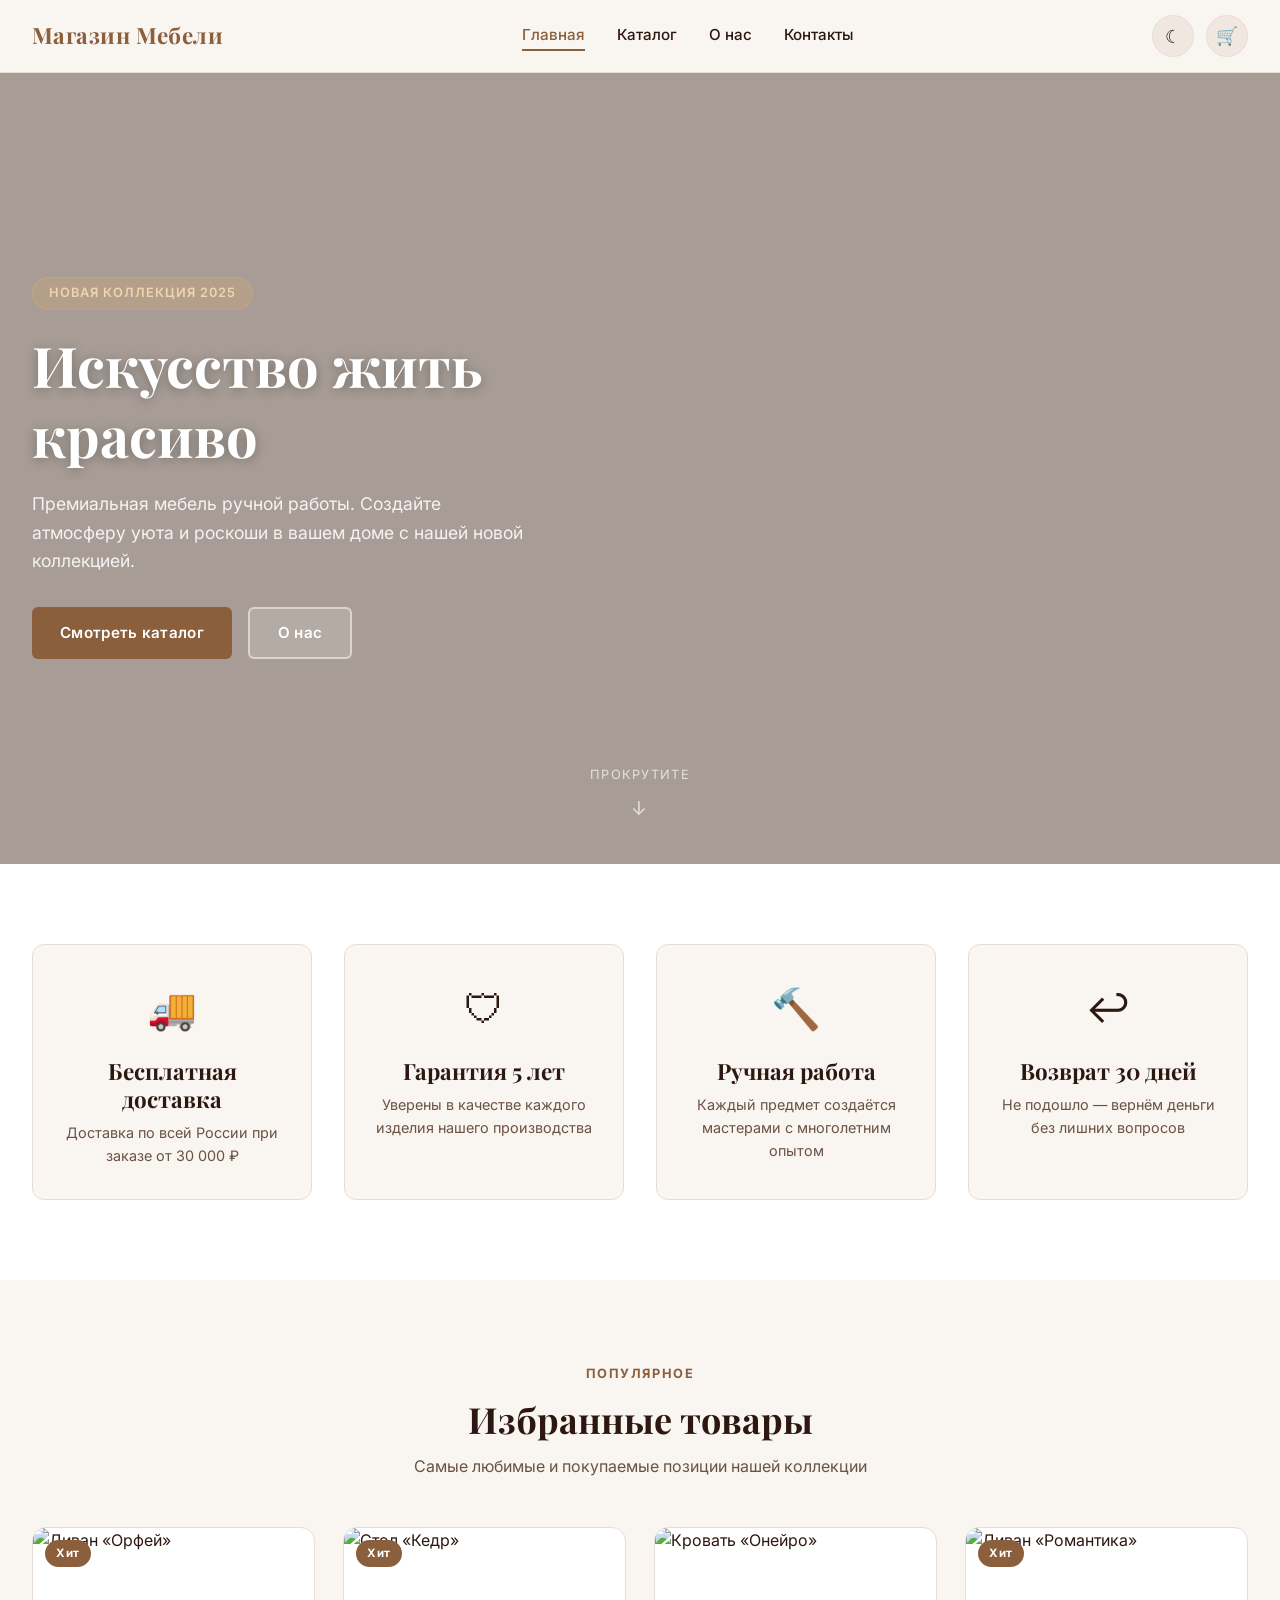
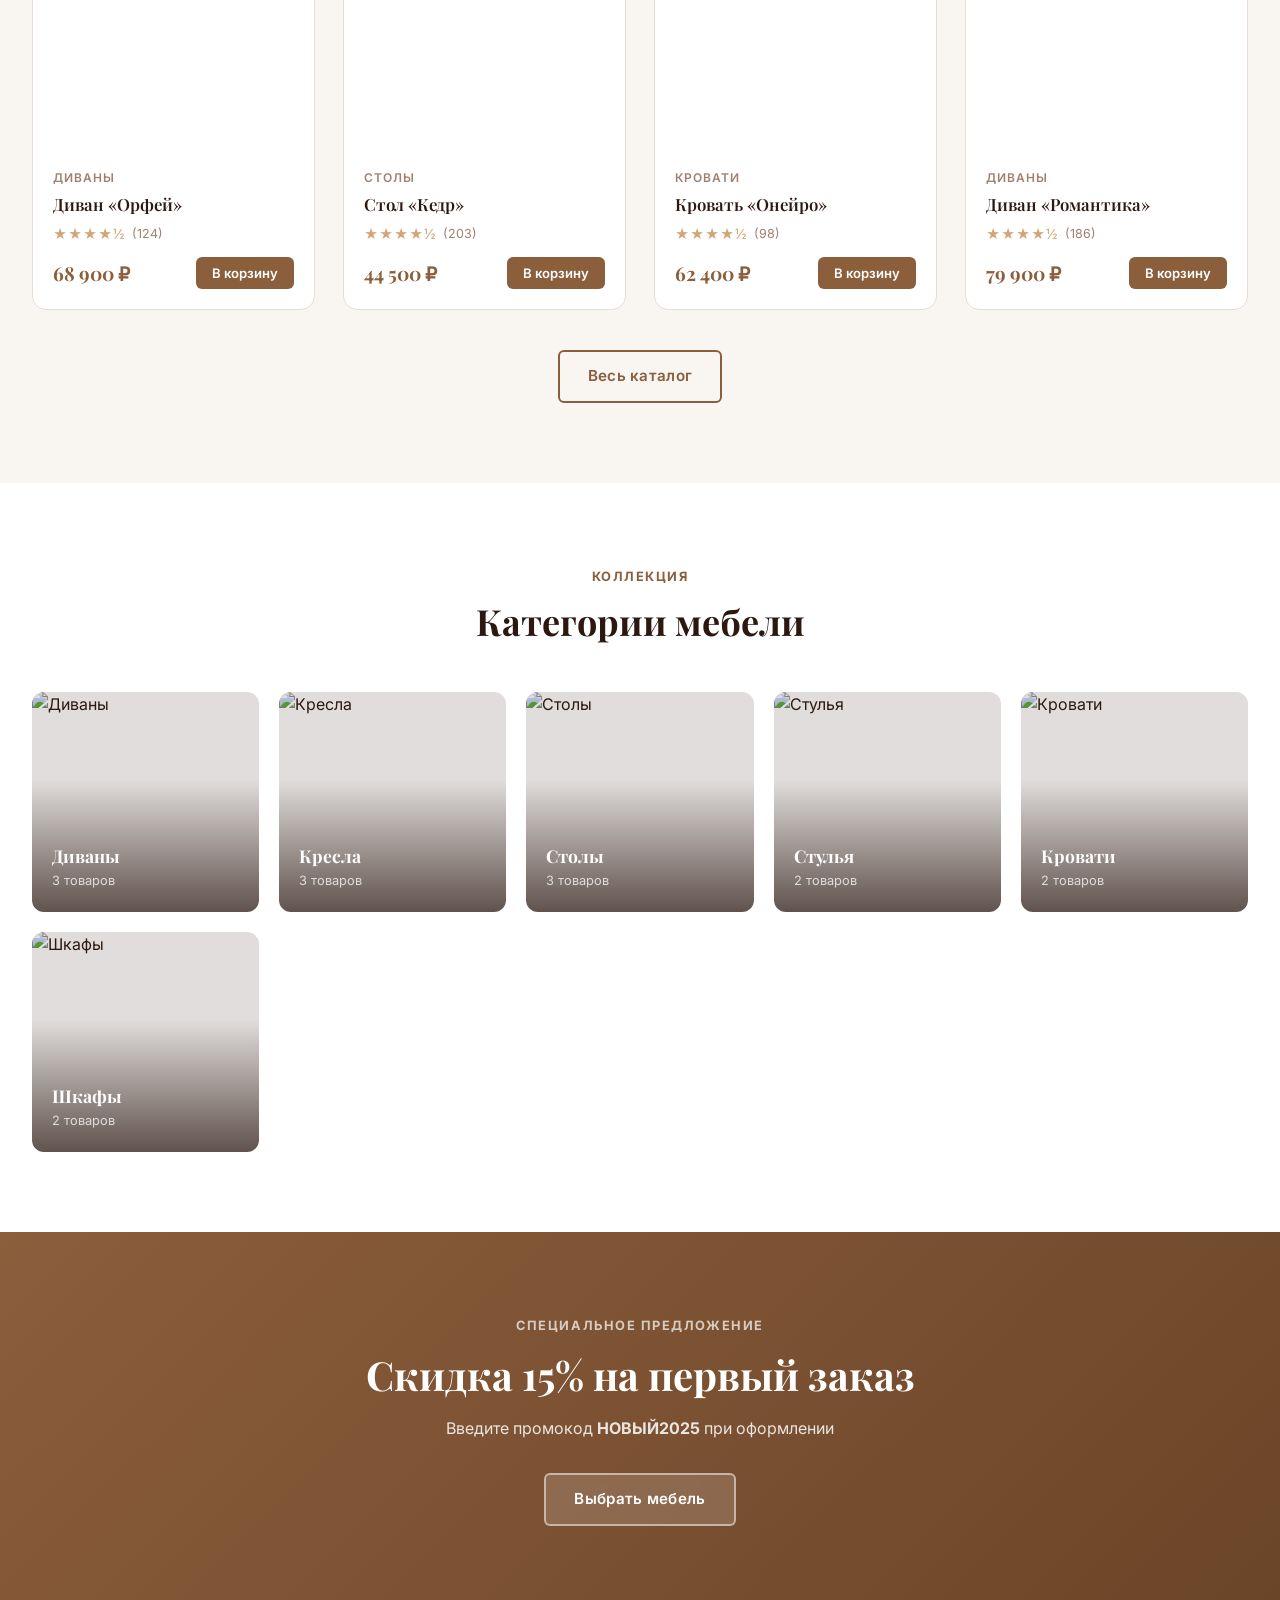
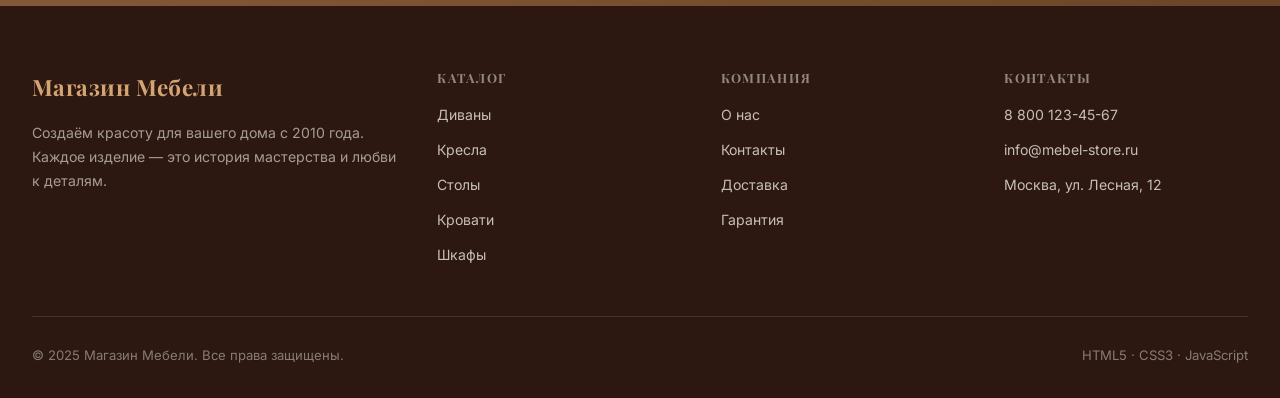
==== index.html @ 377d060b "Add files via upload" ====
<!DOCTYPE html>
<html lang="ru">
<head>
  <meta charset="UTF-8">
  <meta name="viewport" content="width=device-width, initial-scale=1.0">
  <meta name="description" content="Магазин Мебели — премиальная мебель ручной работы. Каталог диванов, кресел, столов, кроватей и шкафов.">
  <meta property="og:title" content="Магазин Мебели — Главная">
  <meta property="og:description" content="Создайте атмосферу уюта и роскоши с нашей коллекцией мебели.">
  <title>Магазин Мебели — Главная</title>
  <link rel="stylesheet" href="styles.css">
</head>
<body>

  <!-- ============================== ШАПКА ============================== -->
  <header>
    <div class="header-inner">
      <a href="index.html" class="logo">Магазин Мебели</a>

      <nav>
        <a href="index.html" class="active">Главная</a>
        <a href="catalog.html">Каталог</a>
        <a href="about.html">О нас</a>
        <a href="contact.html">Контакты</a>
      </nav>

      <div class="header-actions">
        <button class="btn-icon theme-toggle" title="Тёмная тема">☾</button>
        <a href="cart.html" class="btn-icon" style="position:relative;" title="Корзина">
          🛒
          <span class="cart-count"></span>
        </a>
      </div>

      <button class="burger" aria-label="Меню">
        <span></span><span></span><span></span>
      </button>
    </div>
  </header>

  <!-- Мобильное меню -->
  <div class="mobile-menu">
    <a href="index.html">Главная</a>
    <a href="catalog.html">Каталог</a>
    <a href="about.html">О нас</a>
    <a href="contact.html">Контакты</a>
    <a href="cart.html">Корзина</a>
  </div>

  <main>
    <!-- ============================== HERO ============================== -->
    <section class="hero">
      <div class="hero-bg"></div>
      <div class="hero-overlay"></div>
      <div class="hero-content">
        <div class="hero-badge">Новая коллекция 2025</div>
        <h1>Искусство жить красиво</h1>
        <p>Премиальная мебель ручной работы. Создайте атмосферу уюта и роскоши в вашем доме с нашей новой коллекцией.</p>
        <div class="hero-buttons">
          <a href="catalog.html" class="btn btn-primary">Смотреть каталог</a>
          <a href="about.html" class="btn btn-light">О нас</a>
        </div>
      </div>
      <div class="hero-scroll">Прокрутите</div>
    </section>

    <!-- ============================== ПРЕИМУЩЕСТВА ============================== -->
    <section class="features">
      <div class="container">
        <div class="features-grid">
          <div class="feature-card">
            <div class="feature-icon">🚚</div>
            <h3>Бесплатная доставка</h3>
            <p>Доставка по всей России при заказе от 30 000 ₽</p>
          </div>
          <div class="feature-card">
            <div class="feature-icon">🛡</div>
            <h3>Гарантия 5 лет</h3>
            <p>Уверены в качестве каждого изделия нашего производства</p>
          </div>
          <div class="feature-card">
            <div class="feature-icon">🔨</div>
            <h3>Ручная работа</h3>
            <p>Каждый предмет создаётся мастерами с многолетним опытом</p>
          </div>
          <div class="feature-card">
            <div class="feature-icon">↩</div>
            <h3>Возврат 30 дней</h3>
            <p>Не подошло — вернём деньги без лишних вопросов</p>
          </div>
        </div>
      </div>
    </section>

    <!-- ============================== ИЗБРАННЫЕ ТОВАРЫ ============================== -->
    <section class="section">
      <div class="container">
        <div class="section-header">
          <span class="section-label">Популярное</span>
          <h2>Избранные товары</h2>
          <p>Самые любимые и покупаемые позиции нашей коллекции</p>
        </div>
        <div class="products-grid" id="featured-grid">
          <!-- Карточки генерируются через JS -->
        </div>
        <div style="text-align:center; margin-top:2.5rem;">
          <a href="catalog.html" class="btn btn-outline">Весь каталог</a>
        </div>
      </div>
    </section>

    <!-- ============================== КАТЕГОРИИ ============================== -->
    <section class="section" style="background:var(--bg-secondary); padding: 5rem 0;">
      <div class="container">
        <div class="section-header">
          <span class="section-label">Коллекция</span>
          <h2>Категории мебели</h2>
        </div>
        <div class="categories-grid" id="categories-grid">
          <!-- Категории генерируются через JS -->
        </div>
      </div>
    </section>

    <!-- ============================== БАННЕР ============================== -->
    <section style="background: linear-gradient(135deg, var(--accent) 0%, var(--accent-dark) 100%); padding: 5rem 2rem; text-align:center; color:#fff;">
      <div style="max-width:560px; margin:0 auto;">
        <span style="font-size:0.8rem; letter-spacing:0.12em; text-transform:uppercase; color:rgba(255,255,255,0.7); font-weight:700;">Специальное предложение</span>
        <h2 style="color:#fff; margin: 0.75rem 0 1rem; font-size: clamp(1.6rem,4vw,2.5rem);">Скидка 15% на первый заказ</h2>
        <p style="color:rgba(255,255,255,0.85); margin-bottom:2rem;">Введите промокод <strong>НОВЫЙ2025</strong> при оформлении</p>
        <a href="catalog.html" class="btn btn-light">Выбрать мебель</a>
      </div>
    </section>
  </main>

  <!-- ============================== ПОДВАЛ ============================== -->
  <footer>
    <div class="container">
      <div class="footer-grid">
        <div class="footer-brand">
          <span class="logo">Магазин Мебели</span>
          <p>Создаём красоту для вашего дома с 2010 года. Каждое изделие — это история мастерства и любви к деталям.</p>
        </div>
        <div class="footer-col">
          <h4>Каталог</h4>
          <ul>
            <li><a href="catalog.html">Диваны</a></li>
            <li><a href="catalog.html">Кресла</a></li>
            <li><a href="catalog.html">Столы</a></li>
            <li><a href="catalog.html">Кровати</a></li>
            <li><a href="catalog.html">Шкафы</a></li>
          </ul>
        </div>
        <div class="footer-col">
          <h4>Компания</h4>
          <ul>
            <li><a href="about.html">О нас</a></li>
            <li><a href="contact.html">Контакты</a></li>
            <li><a href="about.html">Доставка</a></li>
            <li><a href="about.html">Гарантия</a></li>
          </ul>
        </div>
        <div class="footer-col">
          <h4>Контакты</h4>
          <ul>
            <li><a href="tel:+78001234567">8 800 123-45-67</a></li>
            <li><a href="mailto:info@mebel-store.ru">info@mebel-store.ru</a></li>
            <li><a href="#">Москва, ул. Лесная, 12</a></li>
          </ul>
        </div>
      </div>
      <div class="footer-bottom">
        <span>© 2025 Магазин Мебели. Все права защищены.</span>
        <span>HTML5 · CSS3 · JavaScript</span>
      </div>
    </div>
  </footer>

  <!-- JS -->
  <script src="products.js"></script>
  <script src="script.js"></script>
  <script>
    // ---- Избранные товары ----
    const featured = PRODUCTS.filter(p => p.badge === 'Хит' || p.rating >= 4.8).slice(0, 4);
    document.getElementById('featured-grid').innerHTML = featured.map(createProductCard).join('');

    // ---- Категории ----
    const catImages = {
      'Диваны': 'https://images.unsplash.com/photo-1493663284031-b7e3aefcae8e?w=400&q=80',
      'Кресла': 'https://images.unsplash.com/photo-1567538096630-e0c55bd6374c?w=400&q=80',
      'Столы': 'https://images.unsplash.com/photo-1530018607912-eff2daa1bac4?w=400&q=80',
      'Стулья': 'https://images.unsplash.com/photo-1506439773649-6e0eb8cfb237?w=400&q=80',
      'Кровати': 'https://images.unsplash.com/photo-1631049307264-da0ec9d70304?w=400&q=80',
      'Шкафы': 'https://images.unsplash.com/photo-1555041469-a586c61ea9bc?w=400&q=80'
    };

    const counts = getCategoryCounts();
    const categoriesHtml = Object.keys(catImages).map(cat => `
      <a href="catalog.html?category=${encodeURIComponent(cat)}" class="category-card">
        <img src="${catImages[cat]}" alt="${cat}" loading="lazy">
        <div class="category-overlay">
          <div>
            <h3>${cat}</h3>
            <span>${counts[cat]} товаров</span>
          </div>
        </div>
      </a>
    `).join('');

    document.getElementById('categories-grid').innerHTML = categoriesHtml;
  </script>
</body>
</html>
---- styles.css ----
/* ========================================
   МАГАЗИН МЕБЕЛИ — Главный файл стилей
   ======================================== */

/* Google Fonts */
@import url('https://fonts.googleapis.com/css2?family=Playfair+Display:wght@400;600;700&family=Inter:wght@300;400;500;600&display=swap');

/* ==========================================
   CSS ПЕРЕМЕННЫЕ (Светлая тема по умолчанию)
   ========================================== */
:root {
  --bg: #f9f5f0;
  --bg-secondary: #ffffff;
  --bg-card: #ffffff;
  --text-primary: #2c1810;
  --text-secondary: #6b5344;
  --text-muted: #a08070;
  --accent: #8b5e3c;
  --accent-dark: #6b4528;
  --accent-light: #d4a574;
  --border: #e8ddd5;
  --shadow: rgba(139, 94, 60, 0.12);
  --shadow-hover: rgba(139, 94, 60, 0.22);
  --header-bg: rgba(249, 245, 240, 0.95);
  --nav-link: #2c1810;
  --footer-bg: #2c1810;
  --footer-text: #f9f5f0;
  --input-bg: #ffffff;
  --tag-bg: #f0e8e0;
  --success: #4a7c59;
  --error: #c0392b;
  --star-color: #d4a574;
  --badge-bg: #8b5e3c;
  --hero-overlay: rgba(44, 24, 16, 0.4);
}

/* Тёмная тема */
body.dark {
  --bg: #1a1208;
  --bg-secondary: #241810;
  --bg-card: #2e1e12;
  --text-primary: #f0e8df;
  --text-secondary: #c4a88e;
  --text-muted: #8a7060;
  --accent: #d4a574;
  --accent-dark: #e8c090;
  --accent-light: #f0d4b0;
  --border: #3e2c1e;
  --shadow: rgba(0, 0, 0, 0.4);
  --shadow-hover: rgba(0, 0, 0, 0.6);
  --header-bg: rgba(26, 18, 8, 0.97);
  --nav-link: #f0e8df;
  --footer-bg: #0e0904;
  --footer-text: #c4a88e;
  --input-bg: #2e1e12;
  --tag-bg: #3e2c1e;
  --success: #5a9c6e;
  --error: #e05555;
  --star-color: #d4a574;
  --badge-bg: #d4a574;
  --hero-overlay: rgba(0, 0, 0, 0.55);
}

/* ==========================================
   СБРОС И БАЗОВЫЕ СТИЛИ
   ========================================== */
*, *::before, *::after {
  box-sizing: border-box;
  margin: 0;
  padding: 0;
}

html {
  scroll-behavior: smooth;
}

body {
  font-family: 'Inter', sans-serif;
  background-color: var(--bg);
  color: var(--text-primary);
  line-height: 1.6;
  transition: background-color 0.3s ease, color 0.3s ease;
}

img {
  max-width: 100%;
  height: auto;
  display: block;
}

a {
  text-decoration: none;
  color: inherit;
}

ul {
  list-style: none;
}

button {
  cursor: pointer;
  border: none;
  background: none;
  font-family: inherit;
}

input, textarea, select {
  font-family: inherit;
}

/* ==========================================
   ТИПОГРАФИКА
   ========================================== */
h1, h2, h3, h4 {
  font-family: 'Playfair Display', serif;
  line-height: 1.25;
}

h1 { font-size: clamp(2rem, 5vw, 3.5rem); }
h2 { font-size: clamp(1.5rem, 3vw, 2.25rem); }
h3 { font-size: clamp(1.1rem, 2vw, 1.4rem); }

/* ==========================================
   ШАПКА (HEADER)
   ========================================== */
header {
  position: fixed;
  top: 0;
  left: 0;
  right: 0;
  z-index: 1000;
  background: var(--header-bg);
  backdrop-filter: blur(12px);
  border-bottom: 1px solid var(--border);
  transition: background 0.3s ease, border-color 0.3s ease;
}

.header-inner {
  max-width: 1280px;
  margin: 0 auto;
  padding: 0 2rem;
  height: 72px;
  display: flex;
  align-items: center;
  justify-content: space-between;
  gap: 2rem;
}

.logo {
  font-family: 'Playfair Display', serif;
  font-size: 1.4rem;
  font-weight: 700;
  color: var(--accent);
  letter-spacing: 0.02em;
  white-space: nowrap;
}

nav {
  display: flex;
  align-items: center;
  gap: 2rem;
}

nav a {
  color: var(--nav-link);
  font-size: 0.95rem;
  font-weight: 500;
  position: relative;
  padding-bottom: 2px;
  transition: color 0.2s;
}

nav a::after {
  content: '';
  position: absolute;
  bottom: -2px;
  left: 0;
  right: 0;
  height: 2px;
  background: var(--accent);
  transform: scaleX(0);
  transition: transform 0.25s ease;
  transform-origin: left;
}

nav a:hover, nav a.active {
  color: var(--accent);
}

nav a:hover::after, nav a.active::after {
  transform: scaleX(1);
}

.header-actions {
  display: flex;
  align-items: center;
  gap: 0.75rem;
}

.btn-icon {
  width: 42px;
  height: 42px;
  border-radius: 50%;
  display: flex;
  align-items: center;
  justify-content: center;
  background: var(--tag-bg);
  color: var(--text-primary);
  border: 1px solid var(--border);
  transition: all 0.2s;
  font-size: 1.1rem;
  position: relative;
}

.btn-icon:hover {
  background: var(--accent);
  color: #fff;
  border-color: var(--accent);
  transform: translateY(-1px);
}

.cart-count {
  position: absolute;
  top: -4px;
  right: -4px;
  background: var(--accent);
  color: #fff;
  border-radius: 50%;
  width: 18px;
  height: 18px;
  font-size: 0.65rem;
  font-weight: 700;
  display: flex;
  align-items: center;
  justify-content: center;
  display: none;
}

.cart-count.visible {
  display: flex;
}

/* Бургер-меню */
.burger {
  display: none;
  flex-direction: column;
  gap: 5px;
  padding: 8px;
  background: none;
  border: none;
}

.burger span {
  display: block;
  width: 24px;
  height: 2px;
  background: var(--text-primary);
  transition: all 0.3s;
  border-radius: 2px;
}

.burger.open span:nth-child(1) {
  transform: translateY(7px) rotate(45deg);
}
.burger.open span:nth-child(2) {
  opacity: 0;
}
.burger.open span:nth-child(3) {
  transform: translateY(-7px) rotate(-45deg);
}

/* Мобильное меню */
.mobile-menu {
  display: none;
  position: fixed;
  top: 72px;
  left: 0;
  right: 0;
  background: var(--bg-secondary);
  border-bottom: 1px solid var(--border);
  z-index: 999;
  padding: 1.5rem 2rem;
  flex-direction: column;
  gap: 1rem;
  transform: translateY(-110%);
  transition: transform 0.3s ease;
}

.mobile-menu.open {
  transform: translateY(0);
}

.mobile-menu a {
  font-size: 1.05rem;
  font-weight: 500;
  color: var(--text-primary);
  padding: 0.5rem 0;
  border-bottom: 1px solid var(--border);
}

/* ==========================================
   ОСНОВНОЙ КОНТЕНТ
   ========================================== */
main {
  padding-top: 72px;
  min-height: calc(100vh - 72px);
}

.container {
  max-width: 1280px;
  margin: 0 auto;
  padding: 0 2rem;
}

/* ==========================================
   КНОПКИ
   ========================================== */
.btn {
  display: inline-flex;
  align-items: center;
  gap: 0.5rem;
  padding: 0.75rem 1.75rem;
  border-radius: 6px;
  font-size: 0.95rem;
  font-weight: 600;
  transition: all 0.25s ease;
  letter-spacing: 0.02em;
  cursor: pointer;
  border: none;
}

.btn-primary {
  background: var(--accent);
  color: #fff;
}

.btn-primary:hover {
  background: var(--accent-dark);
  transform: translateY(-2px);
  box-shadow: 0 6px 20px var(--shadow-hover);
}

.btn-outline {
  background: transparent;
  color: var(--accent);
  border: 2px solid var(--accent);
}

.btn-outline:hover {
  background: var(--accent);
  color: #fff;
  transform: translateY(-2px);
}

.btn-light {
  background: rgba(255,255,255,0.15);
  color: #fff;
  border: 2px solid rgba(255,255,255,0.5);
  backdrop-filter: blur(4px);
}

.btn-light:hover {
  background: rgba(255,255,255,0.25);
  transform: translateY(-2px);
}

.btn-sm {
  padding: 0.5rem 1.1rem;
  font-size: 0.85rem;
}

/* ==========================================
   HERO СЕКЦИЯ (Главная)
   ========================================== */
.hero {
  position: relative;
  height: 88vh;
  min-height: 560px;
  display: flex;
  align-items: center;
  overflow: hidden;
}

.hero-bg {
  position: absolute;
  inset: 0;
  background-image: url('https://images.unsplash.com/photo-1555041469-a586c61ea9bc?w=1600&q=80');
  background-size: cover;
  background-position: center;
  transform: scale(1.04);
  transition: transform 8s ease;
}

.hero:hover .hero-bg {
  transform: scale(1);
}

.hero-overlay {
  position: absolute;
  inset: 0;
  background: var(--hero-overlay);
}

.hero-content {
  position: relative;
  z-index: 2;
  color: #fff;
  max-width: 620px;
  padding: 0 2rem;
  margin-left: calc((100vw - 1280px) / 2);
  animation: fadeInUp 0.8s ease both;
}

@keyframes fadeInUp {
  from { opacity: 0; transform: translateY(30px); }
  to { opacity: 1; transform: translateY(0); }
}

.hero-badge {
  display: inline-block;
  background: rgba(212, 165, 116, 0.3);
  border: 1px solid rgba(212, 165, 116, 0.6);
  color: #f0d4b0;
  padding: 0.35rem 1rem;
  border-radius: 30px;
  font-size: 0.8rem;
  font-weight: 600;
  letter-spacing: 0.08em;
  text-transform: uppercase;
  margin-bottom: 1.25rem;
}

.hero-content h1 {
  color: #fff;
  margin-bottom: 1.25rem;
  text-shadow: 0 2px 12px rgba(0,0,0,0.3);
}

.hero-content p {
  font-size: 1.1rem;
  color: rgba(255,255,255,0.88);
  margin-bottom: 2rem;
  max-width: 500px;
}

.hero-buttons {
  display: flex;
  gap: 1rem;
  flex-wrap: wrap;
}

.hero-scroll {
  position: absolute;
  bottom: 2.5rem;
  left: 50%;
  transform: translateX(-50%);
  color: rgba(255,255,255,0.7);
  font-size: 0.8rem;
  letter-spacing: 0.1em;
  text-transform: uppercase;
  display: flex;
  flex-direction: column;
  align-items: center;
  gap: 0.5rem;
  animation: bounce 2s infinite;
  z-index: 2;
}

.hero-scroll::after {
  content: '↓';
  font-size: 1.2rem;
}

@keyframes bounce {
  0%, 100% { transform: translateX(-50%) translateY(0); }
  50% { transform: translateX(-50%) translateY(8px); }
}

/* ==========================================
   СЕКЦИЯ ПРЕИМУЩЕСТВ
   ========================================== */
.features {
  padding: 5rem 0;
  background: var(--bg-secondary);
}

.features-grid {
  display: grid;
  grid-template-columns: repeat(auto-fit, minmax(220px, 1fr));
  gap: 2rem;
}

.feature-card {
  text-align: center;
  padding: 2rem 1.5rem;
  border-radius: 12px;
  background: var(--bg);
  border: 1px solid var(--border);
  transition: transform 0.3s, box-shadow 0.3s;
}

.feature-card:hover {
  transform: translateY(-6px);
  box-shadow: 0 12px 32px var(--shadow);
}

.feature-icon {
  font-size: 2.5rem;
  margin-bottom: 1rem;
}

.feature-card h3 {
  margin-bottom: 0.5rem;
  color: var(--text-primary);
}

.feature-card p {
  color: var(--text-secondary);
  font-size: 0.9rem;
}

/* ==========================================
   СЕКЦИЯ "ИЗБРАННЫЕ ТОВАРЫ" (Главная)
   ========================================== */
.section {
  padding: 5rem 0;
}

.section-header {
  text-align: center;
  margin-bottom: 3rem;
}

.section-label {
  display: inline-block;
  color: var(--accent);
  font-size: 0.8rem;
  font-weight: 700;
  letter-spacing: 0.12em;
  text-transform: uppercase;
  margin-bottom: 0.75rem;
}

.section-header h2 {
  margin-bottom: 0.75rem;
}

.section-header p {
  color: var(--text-secondary);
  max-width: 520px;
  margin: 0 auto;
}

/* ==========================================
   СЕТКА КАТЕГОРИЙ
   ========================================== */
.categories-grid {
  display: grid;
  grid-template-columns: repeat(auto-fit, minmax(200px, 1fr));
  gap: 1.25rem;
}

.category-card {
  border-radius: 12px;
  overflow: hidden;
  position: relative;
  height: 220px;
  cursor: pointer;
  transition: transform 0.3s;
}

.category-card:hover {
  transform: translateY(-4px);
}

.category-card img {
  width: 100%;
  height: 100%;
  object-fit: cover;
  transition: transform 0.5s;
}

.category-card:hover img {
  transform: scale(1.06);
}

.category-overlay {
  position: absolute;
  inset: 0;
  background: linear-gradient(to top, rgba(44,24,16,0.75) 0%, rgba(44,24,16,0.15) 60%);
  display: flex;
  align-items: flex-end;
  padding: 1.25rem;
}

.category-overlay h3 {
  color: #fff;
  font-size: 1.1rem;
}

.category-overlay span {
  color: rgba(255,255,255,0.75);
  font-size: 0.8rem;
}

/* ==========================================
   КАРТОЧКИ ТОВАРОВ
   ========================================== */
.products-grid {
  display: grid;
  grid-template-columns: repeat(auto-fill, minmax(280px, 1fr));
  gap: 1.75rem;
}

.product-card {
  background: var(--bg-card);
  border: 1px solid var(--border);
  border-radius: 14px;
  overflow: hidden;
  transition: transform 0.3s, box-shadow 0.3s;
  position: relative;
}

.product-card:hover {
  transform: translateY(-6px);
  box-shadow: 0 16px 40px var(--shadow);
}

.product-image {
  position: relative;
  height: 220px;
  overflow: hidden;
}

.product-image img {
  width: 100%;
  height: 100%;
  object-fit: cover;
  transition: transform 0.5s;
}

.product-card:hover .product-image img {
  transform: scale(1.06);
}

.product-badge {
  position: absolute;
  top: 0.75rem;
  left: 0.75rem;
  background: var(--accent);
  color: #fff;
  font-size: 0.72rem;
  font-weight: 700;
  padding: 0.25rem 0.7rem;
  border-radius: 20px;
  letter-spacing: 0.04em;
}

.product-badge.new {
  background: var(--success);
}

.product-badge.sale {
  background: #c0392b;
}

.product-info {
  padding: 1.25rem;
}

.product-category {
  font-size: 0.75rem;
  color: var(--text-muted);
  text-transform: uppercase;
  letter-spacing: 0.08em;
  font-weight: 600;
  margin-bottom: 0.4rem;
}

.product-name {
  font-family: 'Playfair Display', serif;
  font-size: 1.05rem;
  font-weight: 600;
  color: var(--text-primary);
  margin-bottom: 0.5rem;
  line-height: 1.3;
}

.product-rating {
  display: flex;
  align-items: center;
  gap: 0.4rem;
  margin-bottom: 0.75rem;
}

.stars {
  color: var(--star-color);
  font-size: 0.85rem;
  letter-spacing: 1px;
}

.rating-count {
  font-size: 0.78rem;
  color: var(--text-muted);
}

.product-footer {
  display: flex;
  align-items: center;
  justify-content: space-between;
  gap: 0.75rem;
}

.product-price {
  font-family: 'Playfair Display', serif;
  font-size: 1.2rem;
  font-weight: 700;
  color: var(--accent);
}

.add-to-cart {
  padding: 0.5rem 1rem;
  background: var(--accent);
  color: #fff;
  border: none;
  border-radius: 6px;
  font-size: 0.82rem;
  font-weight: 600;
  cursor: pointer;
  transition: all 0.25s;
  white-space: nowrap;
}

.add-to-cart:hover {
  background: var(--accent-dark);
  transform: translateY(-1px);
}

.add-to-cart.added {
  background: var(--success);
}

/* ==========================================
   СТРАНИЦА КАТАЛОГА
   ========================================== */
.catalog-hero {
  background: linear-gradient(135deg, var(--accent) 0%, var(--accent-dark) 100%);
  padding: 4rem 2rem;
  text-align: center;
  color: #fff;
}

.catalog-hero h1 {
  color: #fff;
  margin-bottom: 0.75rem;
}

.catalog-hero p {
  color: rgba(255,255,255,0.85);
  font-size: 1.05rem;
}

.catalog-layout {
  display: grid;
  grid-template-columns: 280px 1fr;
  gap: 2.5rem;
  padding: 3rem 0;
}

/* Боковая панель фильтров */
.filters-sidebar {
  position: sticky;
  top: 90px;
  height: fit-content;
  background: var(--bg-card);
  border: 1px solid var(--border);
  border-radius: 14px;
  padding: 1.75rem;
}

.filters-title {
  font-family: 'Playfair Display', serif;
  font-size: 1.2rem;
  font-weight: 700;
  margin-bottom: 1.5rem;
  color: var(--text-primary);
  display: flex;
  justify-content: space-between;
  align-items: center;
}

.filter-reset {
  font-size: 0.8rem;
  font-family: 'Inter', sans-serif;
  font-weight: 500;
  color: var(--accent);
  cursor: pointer;
  background: none;
  border: none;
}

.filter-section {
  margin-bottom: 1.75rem;
  padding-bottom: 1.75rem;
  border-bottom: 1px solid var(--border);
}

.filter-section:last-child {
  border-bottom: none;
  margin-bottom: 0;
  padding-bottom: 0;
}

.filter-section h4 {
  font-size: 0.85rem;
  font-weight: 700;
  text-transform: uppercase;
  letter-spacing: 0.08em;
  color: var(--text-secondary);
  margin-bottom: 1rem;
}

/* Поиск */
.search-input {
  width: 100%;
  padding: 0.65rem 1rem;
  border: 1.5px solid var(--border);
  border-radius: 8px;
  background: var(--input-bg);
  color: var(--text-primary);
  font-size: 0.9rem;
  transition: border-color 0.2s;
  outline: none;
}

.search-input:focus {
  border-color: var(--accent);
}

/* Категории */
.category-list {
  display: flex;
  flex-direction: column;
  gap: 0.4rem;
}

.category-btn {
  display: flex;
  align-items: center;
  justify-content: space-between;
  padding: 0.6rem 0.85rem;
  border-radius: 8px;
  font-size: 0.9rem;
  color: var(--text-secondary);
  cursor: pointer;
  background: none;
  border: none;
  text-align: left;
  transition: all 0.2s;
  width: 100%;
}

.category-btn:hover {
  background: var(--tag-bg);
  color: var(--text-primary);
}

.category-btn.active {
  background: var(--accent);
  color: #fff;
  font-weight: 600;
}

.category-count {
  font-size: 0.75rem;
  background: var(--tag-bg);
  color: var(--text-muted);
  padding: 0.1rem 0.5rem;
  border-radius: 20px;
}

.category-btn.active .category-count {
  background: rgba(255,255,255,0.25);
  color: #fff;
}

/* Ценовой диапазон */
.price-inputs {
  display: grid;
  grid-template-columns: 1fr 1fr;
  gap: 0.75rem;
}

.price-input {
  width: 100%;
  padding: 0.6rem 0.85rem;
  border: 1.5px solid var(--border);
  border-radius: 8px;
  background: var(--input-bg);
  color: var(--text-primary);
  font-size: 0.88rem;
  outline: none;
  transition: border-color 0.2s;
}

.price-input:focus {
  border-color: var(--accent);
}

.price-range {
  width: 100%;
  accent-color: var(--accent);
  margin-top: 1rem;
}

.apply-price {
  width: 100%;
  margin-top: 0.75rem;
  padding: 0.6rem;
  background: var(--accent);
  color: #fff;
  border: none;
  border-radius: 8px;
  font-size: 0.88rem;
  font-weight: 600;
  cursor: pointer;
  transition: background 0.2s;
}

.apply-price:hover {
  background: var(--accent-dark);
}

/* Верхняя панель каталога */
.catalog-topbar {
  display: flex;
  align-items: center;
  justify-content: space-between;
  margin-bottom: 1.75rem;
  flex-wrap: wrap;
  gap: 1rem;
}

.catalog-count {
  color: var(--text-secondary);
  font-size: 0.9rem;
}

.catalog-sort {
  padding: 0.55rem 1rem;
  border: 1.5px solid var(--border);
  border-radius: 8px;
  background: var(--input-bg);
  color: var(--text-primary);
  font-size: 0.88rem;
  cursor: pointer;
  outline: none;
  transition: border-color 0.2s;
}

.catalog-sort:focus {
  border-color: var(--accent);
}

.no-results {
  text-align: center;
  padding: 4rem 2rem;
  color: var(--text-secondary);
  grid-column: 1 / -1;
}

.no-results h3 {
  margin-bottom: 0.75rem;
}

/* ==========================================
   СТРАНИЦА ТОВАРА (product.html)
   ========================================== */
.product-page {
  padding: 4rem 0;
}

.breadcrumbs {
  display: flex;
  align-items: center;
  gap: 0.5rem;
  margin-bottom: 2.5rem;
  font-size: 0.85rem;
  color: var(--text-muted);
  flex-wrap: wrap;
}

.breadcrumbs a {
  color: var(--text-muted);
  transition: color 0.2s;
}

.breadcrumbs a:hover {
  color: var(--accent);
}

.breadcrumbs span {
  color: var(--text-primary);
}

.product-detail-layout {
  display: grid;
  grid-template-columns: 1fr 1fr;
  gap: 4rem;
  align-items: start;
  margin-bottom: 5rem;
}

.product-gallery {
  position: relative;
}

.main-image {
  border-radius: 16px;
  overflow: hidden;
  aspect-ratio: 4/3;
  background: var(--bg-secondary);
  margin-bottom: 1rem;
}

.main-image img {
  width: 100%;
  height: 100%;
  object-fit: cover;
  transition: transform 0.5s;
}

.main-image:hover img {
  transform: scale(1.04);
}

.product-detail-info h1 {
  margin-bottom: 0.75rem;
  font-size: clamp(1.5rem, 3vw, 2rem);
}

.product-detail-meta {
  display: flex;
  align-items: center;
  gap: 1.5rem;
  margin-bottom: 1.5rem;
  flex-wrap: wrap;
}

.product-detail-price {
  font-family: 'Playfair Display', serif;
  font-size: 2rem;
  font-weight: 700;
  color: var(--accent);
}

.in-stock {
  display: flex;
  align-items: center;
  gap: 0.4rem;
  font-size: 0.85rem;
  font-weight: 500;
}

.in-stock.yes { color: var(--success); }
.in-stock.no { color: var(--error); }

.product-detail-desc {
  color: var(--text-secondary);
  margin-bottom: 2rem;
  line-height: 1.75;
}

.specs-table {
  background: var(--bg-secondary);
  border: 1px solid var(--border);
  border-radius: 10px;
  overflow: hidden;
  margin-bottom: 2rem;
}

.spec-row {
  display: flex;
  align-items: center;
  padding: 0.75rem 1.25rem;
  gap: 1rem;
  border-bottom: 1px solid var(--border);
}

.spec-row:last-child {
  border-bottom: none;
}

.spec-label {
  font-size: 0.85rem;
  color: var(--text-muted);
  width: 140px;
  flex-shrink: 0;
}

.spec-value {
  font-size: 0.9rem;
  font-weight: 500;
  color: var(--text-primary);
}

.quantity-selector {
  display: flex;
  align-items: center;
  gap: 0;
  border: 1.5px solid var(--border);
  border-radius: 8px;
  overflow: hidden;
  width: fit-content;
  margin-bottom: 1.5rem;
}

.qty-btn {
  width: 40px;
  height: 40px;
  background: var(--tag-bg);
  border: none;
  font-size: 1.2rem;
  color: var(--text-primary);
  cursor: pointer;
  transition: background 0.2s;
  display: flex;
  align-items: center;
  justify-content: center;
}

.qty-btn:hover {
  background: var(--accent);
  color: #fff;
}

.qty-input {
  width: 52px;
  text-align: center;
  border: none;
  border-left: 1.5px solid var(--border);
  border-right: 1.5px solid var(--border);
  background: var(--input-bg);
  color: var(--text-primary);
  font-size: 1rem;
  font-weight: 600;
  padding: 0.5rem;
  outline: none;
}

.product-cta {
  display: flex;
  gap: 1rem;
  flex-wrap: wrap;
}

/* Похожие товары */
.similar-section {
  padding: 4rem 0;
  border-top: 1px solid var(--border);
}

/* ==========================================
   СТРАНИЦА О НАС
   ========================================== */
.about-hero {
  background: linear-gradient(135deg, var(--accent) 0%, var(--accent-dark) 100%);
  padding: 5rem 2rem;
  text-align: center;
  color: #fff;
}

.about-hero h1 {
  color: #fff;
  margin-bottom: 1rem;
}

.about-hero p {
  color: rgba(255,255,255,0.85);
  font-size: 1.1rem;
  max-width: 560px;
  margin: 0 auto;
}

.about-section {
  padding: 5rem 0;
}

.about-layout {
  display: grid;
  grid-template-columns: 1fr 1fr;
  gap: 4rem;
  align-items: center;
}

.about-image {
  border-radius: 16px;
  overflow: hidden;
  aspect-ratio: 4/3;
}

.about-image img {
  width: 100%;
  height: 100%;
  object-fit: cover;
}

.about-text h2 {
  margin-bottom: 1rem;
}

.about-text p {
  color: var(--text-secondary);
  margin-bottom: 1.25rem;
  line-height: 1.75;
}

.about-stats {
  display: grid;
  grid-template-columns: repeat(3, 1fr);
  gap: 1.5rem;
  margin-top: 2.5rem;
}

.stat-item {
  text-align: center;
  padding: 1.5rem 1rem;
  background: var(--bg-secondary);
  border-radius: 12px;
  border: 1px solid var(--border);
}

.stat-number {
  font-family: 'Playfair Display', serif;
  font-size: 2rem;
  font-weight: 700;
  color: var(--accent);
  display: block;
}

.stat-label {
  font-size: 0.82rem;
  color: var(--text-muted);
  margin-top: 0.25rem;
}

.team-grid {
  display: grid;
  grid-template-columns: repeat(auto-fit, minmax(220px, 1fr));
  gap: 1.75rem;
}

.team-card {
  text-align: center;
  background: var(--bg-card);
  border: 1px solid var(--border);
  border-radius: 14px;
  padding: 2rem 1.5rem;
  transition: transform 0.3s, box-shadow 0.3s;
}

.team-card:hover {
  transform: translateY(-5px);
  box-shadow: 0 12px 30px var(--shadow);
}

.team-avatar {
  width: 80px;
  height: 80px;
  border-radius: 50%;
  background: var(--accent);
  margin: 0 auto 1rem;
  display: flex;
  align-items: center;
  justify-content: center;
  font-family: 'Playfair Display', serif;
  font-size: 1.8rem;
  font-weight: 700;
  color: #fff;
}

.team-name {
  font-family: 'Playfair Display', serif;
  font-size: 1.05rem;
  font-weight: 600;
  margin-bottom: 0.3rem;
}

.team-role {
  font-size: 0.82rem;
  color: var(--text-muted);
}

/* Доставка */
.delivery-grid {
  display: grid;
  grid-template-columns: repeat(auto-fit, minmax(240px, 1fr));
  gap: 1.75rem;
}

.delivery-card {
  background: var(--bg-card);
  border: 1px solid var(--border);
  border-radius: 14px;
  padding: 2rem;
  transition: transform 0.3s;
}

.delivery-card:hover {
  transform: translateY(-4px);
}

.delivery-icon {
  font-size: 2rem;
  margin-bottom: 1rem;
}

.delivery-card h3 {
  margin-bottom: 0.5rem;
}

.delivery-card p {
  color: var(--text-secondary);
  font-size: 0.9rem;
}

/* ==========================================
   СТРАНИЦА КОНТАКТОВ
   ========================================== */
.contact-hero {
  background: linear-gradient(135deg, var(--accent) 0%, var(--accent-dark) 100%);
  padding: 4rem 2rem;
  text-align: center;
  color: #fff;
}

.contact-hero h1 {
  color: #fff;
  margin-bottom: 0.75rem;
}

.contact-layout {
  display: grid;
  grid-template-columns: 1fr 1.4fr;
  gap: 3rem;
  padding: 4rem 0;
  align-items: start;
}

.contact-info h2 {
  margin-bottom: 1.5rem;
}

.contact-item {
  display: flex;
  align-items: flex-start;
  gap: 1rem;
  margin-bottom: 1.75rem;
}

.contact-item-icon {
  width: 46px;
  height: 46px;
  border-radius: 50%;
  background: var(--tag-bg);
  display: flex;
  align-items: center;
  justify-content: center;
  font-size: 1.2rem;
  flex-shrink: 0;
  color: var(--accent);
}

.contact-item h4 {
  font-size: 0.85rem;
  color: var(--text-muted);
  font-weight: 500;
  text-transform: uppercase;
  letter-spacing: 0.06em;
  margin-bottom: 0.25rem;
}

.contact-item p {
  color: var(--text-primary);
  font-weight: 500;
}

.contact-form-card {
  background: var(--bg-card);
  border: 1px solid var(--border);
  border-radius: 16px;
  padding: 2.5rem;
}

.contact-form-card h2 {
  margin-bottom: 1.75rem;
}

.form-group {
  margin-bottom: 1.25rem;
}

.form-label {
  display: block;
  font-size: 0.85rem;
  font-weight: 600;
  color: var(--text-secondary);
  margin-bottom: 0.5rem;
}

.form-input {
  width: 100%;
  padding: 0.75rem 1rem;
  border: 1.5px solid var(--border);
  border-radius: 8px;
  background: var(--input-bg);
  color: var(--text-primary);
  font-size: 0.9rem;
  outline: none;
  transition: border-color 0.2s;
}

.form-input:focus {
  border-color: var(--accent);
  box-shadow: 0 0 0 3px rgba(139, 94, 60, 0.12);
}

.form-input.error {
  border-color: var(--error);
}

.form-textarea {
  resize: vertical;
  min-height: 130px;
}

.form-error {
  color: var(--error);
  font-size: 0.78rem;
  margin-top: 0.35rem;
  display: none;
}

.form-error.show {
  display: block;
}

.form-success {
  background: rgba(74, 124, 89, 0.12);
  border: 1px solid rgba(74, 124, 89, 0.3);
  color: var(--success);
  border-radius: 8px;
  padding: 1rem 1.25rem;
  margin-top: 1rem;
  font-size: 0.9rem;
  display: none;
}

.form-success.show {
  display: block;
}

/* ==========================================
   СТРАНИЦА КОРЗИНЫ
   ========================================== */
.cart-hero {
  background: linear-gradient(135deg, var(--accent) 0%, var(--accent-dark) 100%);
  padding: 4rem 2rem;
  text-align: center;
  color: #fff;
}

.cart-hero h1 {
  color: #fff;
  margin-bottom: 0.5rem;
}

.cart-layout {
  display: grid;
  grid-template-columns: 1fr 360px;
  gap: 2.5rem;
  padding: 3rem 0;
  align-items: start;
}

.cart-items {
  display: flex;
  flex-direction: column;
  gap: 1.25rem;
}

.cart-item {
  display: grid;
  grid-template-columns: 100px 1fr auto;
  gap: 1.25rem;
  align-items: center;
  background: var(--bg-card);
  border: 1px solid var(--border);
  border-radius: 12px;
  padding: 1.25rem;
  transition: box-shadow 0.2s;
}

.cart-item:hover {
  box-shadow: 0 6px 20px var(--shadow);
}

.cart-item-img {
  width: 100px;
  height: 80px;
  border-radius: 8px;
  overflow: hidden;
  flex-shrink: 0;
}

.cart-item-img img {
  width: 100%;
  height: 100%;
  object-fit: cover;
}

.cart-item-name {
  font-family: 'Playfair Display', serif;
  font-size: 1rem;
  font-weight: 600;
  margin-bottom: 0.3rem;
}

.cart-item-cat {
  font-size: 0.78rem;
  color: var(--text-muted);
  margin-bottom: 0.75rem;
}

.cart-item-qty {
  display: flex;
  align-items: center;
  gap: 0;
  border: 1.5px solid var(--border);
  border-radius: 6px;
  overflow: hidden;
  width: fit-content;
}

.cart-qty-btn {
  width: 32px;
  height: 32px;
  background: var(--tag-bg);
  border: none;
  font-size: 1rem;
  cursor: pointer;
  transition: background 0.2s;
  display: flex;
  align-items: center;
  justify-content: center;
}

.cart-qty-btn:hover {
  background: var(--accent);
  color: #fff;
}

.cart-qty-val {
  width: 40px;
  text-align: center;
  font-weight: 600;
  font-size: 0.9rem;
  border-left: 1.5px solid var(--border);
  border-right: 1.5px solid var(--border);
  padding: 0.25rem;
  color: var(--text-primary);
  background: var(--input-bg);
}

.cart-item-price {
  text-align: right;
}

.cart-price-val {
  font-family: 'Playfair Display', serif;
  font-size: 1.1rem;
  font-weight: 700;
  color: var(--accent);
  display: block;
  margin-bottom: 0.5rem;
}

.remove-btn {
  font-size: 0.78rem;
  color: var(--error);
  background: none;
  border: none;
  cursor: pointer;
  transition: opacity 0.2s;
}

.remove-btn:hover {
  opacity: 0.7;
}

/* Блок итогов */
.cart-summary {
  background: var(--bg-card);
  border: 1px solid var(--border);
  border-radius: 14px;
  padding: 2rem;
  position: sticky;
  top: 90px;
}

.cart-summary h3 {
  font-size: 1.2rem;
  margin-bottom: 1.5rem;
  padding-bottom: 1rem;
  border-bottom: 1px solid var(--border);
}

.summary-row {
  display: flex;
  justify-content: space-between;
  align-items: center;
  margin-bottom: 0.75rem;
  font-size: 0.9rem;
}

.summary-row.total {
  font-size: 1.05rem;
  font-weight: 700;
  color: var(--text-primary);
  padding-top: 1rem;
  margin-top: 0.75rem;
  border-top: 1px solid var(--border);
}

.summary-row.total .price {
  color: var(--accent);
  font-family: 'Playfair Display', serif;
  font-size: 1.3rem;
}

.checkout-btn {
  width: 100%;
  margin-top: 1.5rem;
  padding: 1rem;
  background: var(--accent);
  color: #fff;
  border: none;
  border-radius: 8px;
  font-size: 1rem;
  font-weight: 700;
  cursor: pointer;
  transition: all 0.25s;
  letter-spacing: 0.02em;
}

.checkout-btn:hover {
  background: var(--accent-dark);
  transform: translateY(-2px);
  box-shadow: 0 6px 20px var(--shadow-hover);
}

.cart-empty {
  text-align: center;
  padding: 5rem 2rem;
  color: var(--text-secondary);
}

.cart-empty h2 {
  margin-bottom: 0.75rem;
}

.cart-empty p {
  margin-bottom: 2rem;
}

/* ==========================================
   ПОДВАЛ (FOOTER)
   ========================================== */
footer {
  background: var(--footer-bg);
  color: var(--footer-text);
  padding: 4rem 0 2rem;
  margin-top: auto;
}

.footer-grid {
  display: grid;
  grid-template-columns: 1.5fr 1fr 1fr 1fr;
  gap: 2.5rem;
  margin-bottom: 3rem;
}

.footer-brand .logo {
  color: var(--accent-light);
  margin-bottom: 1rem;
  display: block;
}

.footer-brand p {
  font-size: 0.88rem;
  color: rgba(249, 245, 240, 0.6);
  line-height: 1.7;
}

.footer-col h4 {
  font-size: 0.8rem;
  font-weight: 700;
  text-transform: uppercase;
  letter-spacing: 0.1em;
  color: rgba(249, 245, 240, 0.5);
  margin-bottom: 1rem;
}

.footer-col ul {
  display: flex;
  flex-direction: column;
  gap: 0.6rem;
}

.footer-col ul li a {
  font-size: 0.88rem;
  color: rgba(249, 245, 240, 0.75);
  transition: color 0.2s;
}

.footer-col ul li a:hover {
  color: var(--accent-light);
}

.footer-bottom {
  border-top: 1px solid rgba(249, 245, 240, 0.12);
  padding-top: 1.75rem;
  display: flex;
  justify-content: space-between;
  align-items: center;
  flex-wrap: wrap;
  gap: 1rem;
  font-size: 0.82rem;
  color: rgba(249, 245, 240, 0.45);
}

/* ==========================================
   УВЕДОМЛЕНИЯ (TOAST)
   ========================================== */
.toast-container {
  position: fixed;
  bottom: 2rem;
  right: 2rem;
  z-index: 9999;
  display: flex;
  flex-direction: column;
  gap: 0.75rem;
}

.toast {
  background: var(--bg-card);
  border: 1px solid var(--border);
  border-left: 4px solid var(--accent);
  border-radius: 10px;
  padding: 1rem 1.25rem;
  box-shadow: 0 8px 24px var(--shadow);
  font-size: 0.88rem;
  max-width: 300px;
  animation: slideIn 0.3s ease;
  color: var(--text-primary);
}

@keyframes slideIn {
  from { opacity: 0; transform: translateX(100%); }
  to { opacity: 1; transform: translateX(0); }
}

.toast.success { border-left-color: var(--success); }
.toast.error { border-left-color: var(--error); }

/* ==========================================
   АДАПТИВНОСТЬ (Responsive Design)
   ========================================== */

/* Планшет */
@media (max-width: 1024px) {
  .catalog-layout {
    grid-template-columns: 240px 1fr;
    gap: 1.75rem;
  }

  .footer-grid {
    grid-template-columns: 1fr 1fr;
  }

  .about-layout {
    grid-template-columns: 1fr;
  }

  .about-image {
    max-height: 360px;
  }

  .product-detail-layout {
    grid-template-columns: 1fr;
    gap: 2.5rem;
  }

  .contact-layout {
    grid-template-columns: 1fr;
  }

  .cart-layout {
    grid-template-columns: 1fr;
  }

  .cart-summary {
    position: static;
  }

  .hero-content {
    margin-left: 2rem;
  }
}

/* Мобильный */
@media (max-width: 768px) {
  nav {
    display: none;
  }

  .burger {
    display: flex;
  }

  .mobile-menu {
    display: flex;
  }

  .catalog-layout {
    grid-template-columns: 1fr;
  }

  .filters-sidebar {
    position: static;
  }

  .footer-grid {
    grid-template-columns: 1fr;
    gap: 2rem;
  }

  .about-stats {
    grid-template-columns: 1fr 1fr;
  }

  .cart-item {
    grid-template-columns: 80px 1fr;
    grid-template-rows: auto auto;
  }

  .cart-item-price {
    grid-column: 2;
    text-align: left;
  }

  .hero-content {
    margin-left: 0;
    padding: 0 1.5rem;
  }

  .hero-buttons {
    flex-direction: column;
    align-items: flex-start;
  }

  .container {
    padding: 0 1.25rem;
  }

  .header-inner {
    padding: 0 1.25rem;
  }
}

@media (max-width: 480px) {
  .products-grid {
    grid-template-columns: 1fr;
  }

  .features-grid {
    grid-template-columns: 1fr;
  }

  .about-stats {
    grid-template-columns: 1fr;
  }

  .delivery-grid {
    grid-template-columns: 1fr;
  }
}
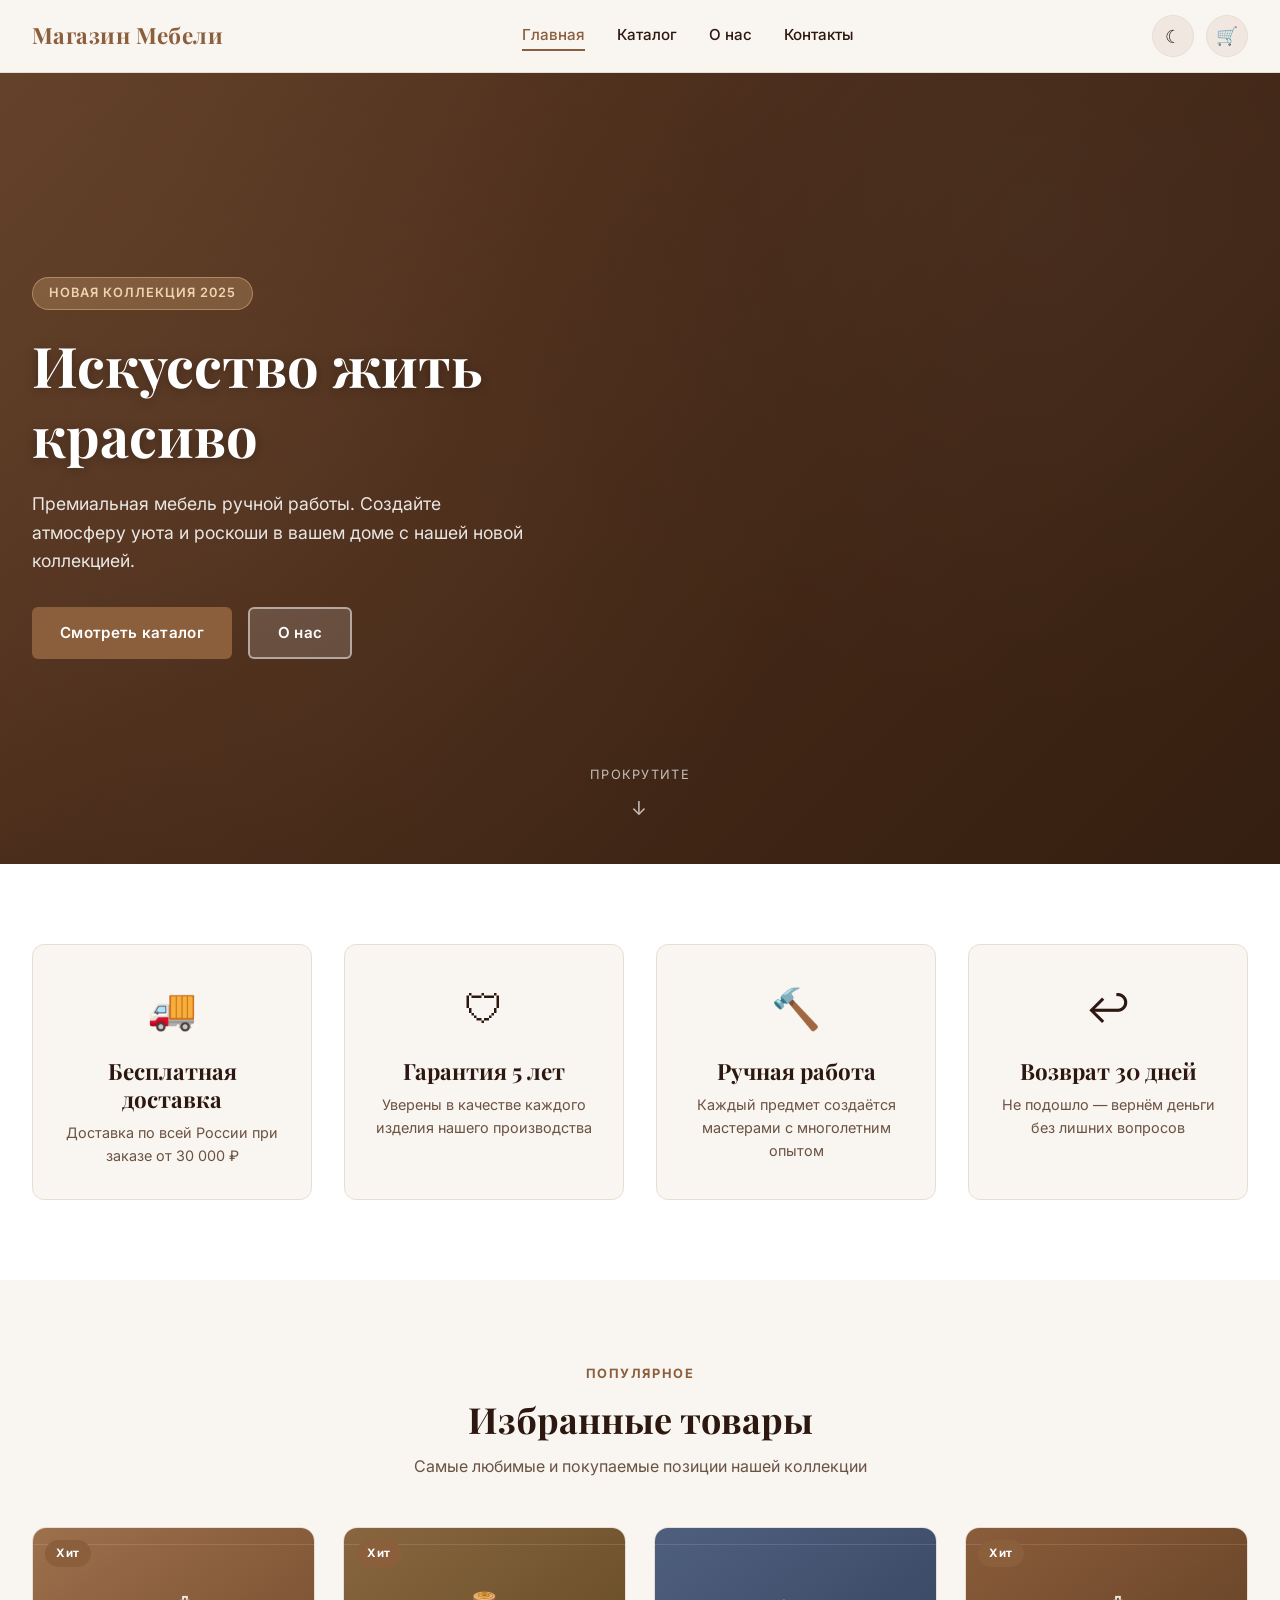
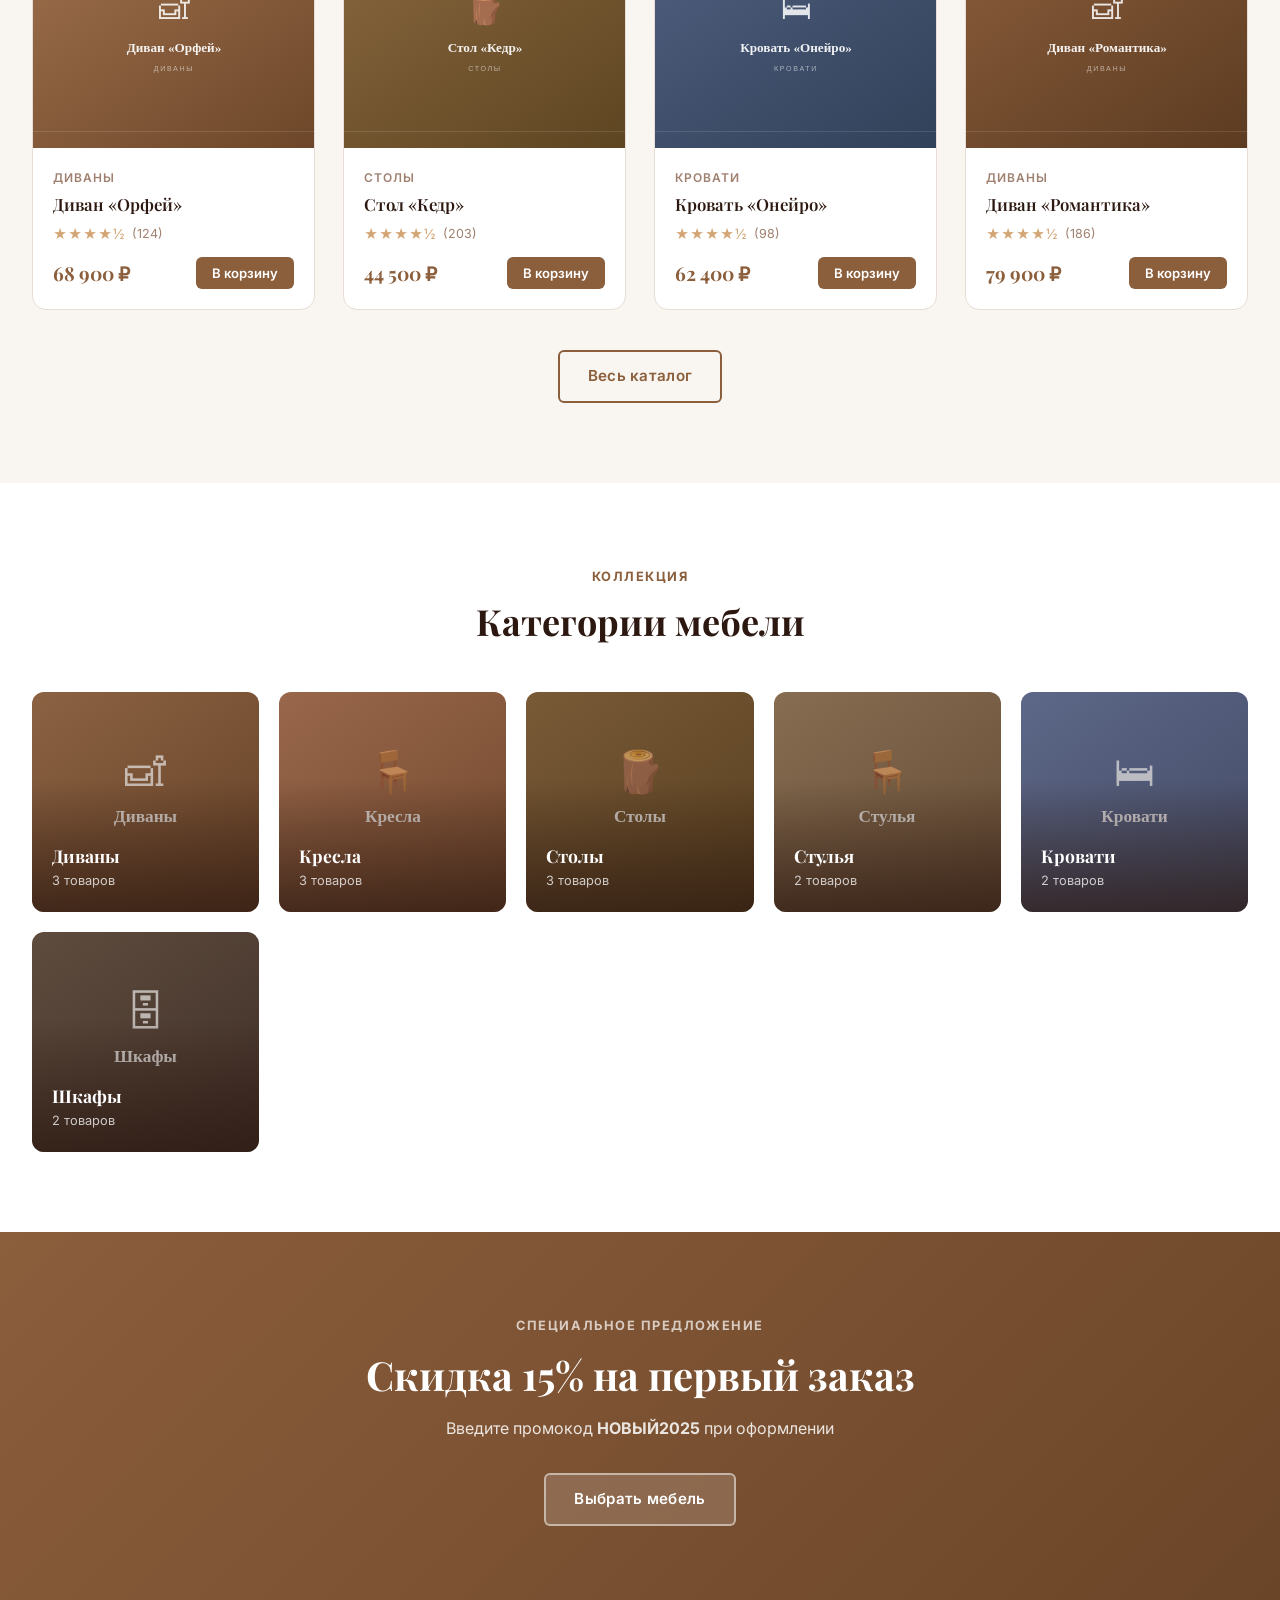
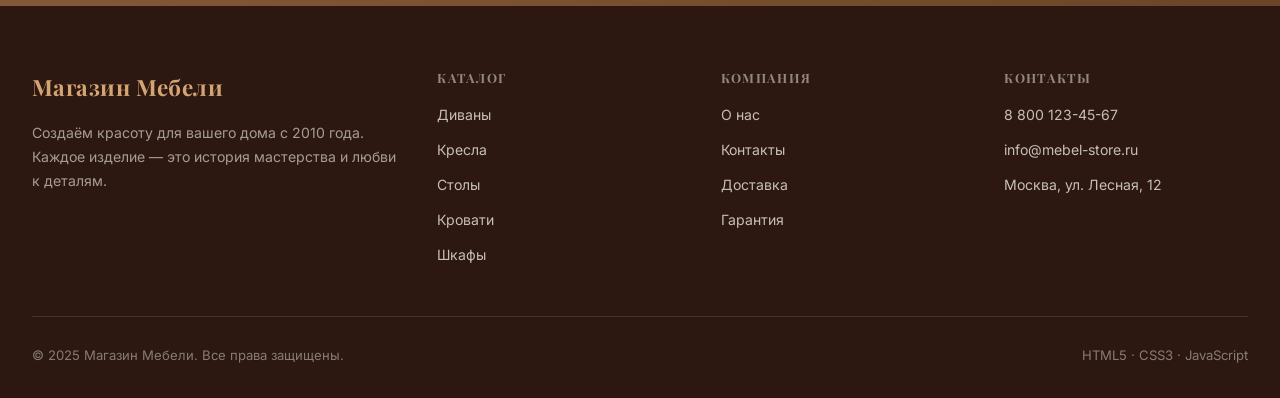
==== commit a53d3917: "Add files via upload" ====
--- a/index.html
+++ b/index.html
@@ -183,28 +183,44 @@
     const featured = PRODUCTS.filter(p => p.badge === 'Хит' || p.rating >= 4.8).slice(0, 4);
     document.getElementById('featured-grid').innerHTML = featured.map(createProductCard).join('');
 
-    // ---- Категории ----
-    const catImages = {
-      'Диваны': 'https://images.unsplash.com/photo-1493663284031-b7e3aefcae8e?w=400&q=80',
-      'Кресла': 'https://images.unsplash.com/photo-1567538096630-e0c55bd6374c?w=400&q=80',
-      'Столы': 'https://images.unsplash.com/photo-1530018607912-eff2daa1bac4?w=400&q=80',
-      'Стулья': 'https://images.unsplash.com/photo-1506439773649-6e0eb8cfb237?w=400&q=80',
-      'Кровати': 'https://images.unsplash.com/photo-1631049307264-da0ec9d70304?w=400&q=80',
-      'Шкафы': 'https://images.unsplash.com/photo-1555041469-a586c61ea9bc?w=400&q=80'
+    // ---- Категории (SVG-изображения без интернета) ----
+    const catColors = {
+      'Диваны':  ['#a0724e', '#6b4528'],
+      'Кресла':  ['#b07858', '#7a4e30'],
+      'Столы':   ['#8a6840', '#5c4420'],
+      'Стулья':  ['#9a8060', '#6a5038'],
+      'Кровати': ['#6878a0', '#445070'],
+      'Шкафы':   ['#6a5848', '#40302a'],
     };
+    const catIcons = {
+      'Диваны':'🛋','Кресла':'🪑','Столы':'🪵','Стулья':'🪑','Кровати':'🛏','Шкафы':'🗄'
+    };
 
     const counts = getCategoryCounts();
-    const categoriesHtml = Object.keys(catImages).map(cat => `
-      <a href="catalog.html?category=${encodeURIComponent(cat)}" class="category-card">
-        <img src="${catImages[cat]}" alt="${cat}" loading="lazy">
-        <div class="category-overlay">
-          <div>
-            <h3>${cat}</h3>
-            <span>${counts[cat]} товаров</span>
-          </div>
-        </div>
-      </a>
-    `).join('');
+    const categoriesHtml = Object.keys(catColors).map(cat => {
+      const [c1, c2] = catColors[cat];
+      const icon = catIcons[cat];
+      const svg = `<svg xmlns="http://www.w3.org/2000/svg" width="400" height="280" viewBox="0 0 400 280">
+        <defs><linearGradient id="g" x1="0" y1="0" x2="1" y2="1">
+          <stop offset="0%" stop-color="${c1}"/>
+          <stop offset="100%" stop-color="${c2}"/>
+        </linearGradient></defs>
+        <rect width="400" height="280" fill="url(#g)"/>
+        <text x="200" y="120" text-anchor="middle" font-size="52" fill="rgba(255,255,255,0.75)">${icon}</text>
+        <text x="200" y="165" text-anchor="middle" font-family="Georgia,serif" font-size="22" fill="rgba(255,255,255,0.9)" font-weight="bold">${cat}</text>
+      </svg>`;
+      const src = 'data:image/svg+xml;base64,' + btoa(unescape(encodeURIComponent(svg)));
+      return `
+        <a href="catalog.html?category=${encodeURIComponent(cat)}" class="category-card">
+          <img src="${src}" alt="${cat}">
+          <div class="category-overlay">
+            <div>
+              <h3>${cat}</h3>
+              <span>${counts[cat]} товаров</span>
+            </div>
+          </div>
+        </a>`;
+    }).join('');
 
     document.getElementById('categories-grid').innerHTML = categoriesHtml;
   </script>
--- a/styles.css
+++ b/styles.css
@@ -384,11 +384,21 @@
 .hero-bg {
   position: absolute;
   inset: 0;
-  background-image: url('https://images.unsplash.com/photo-1555041469-a586c61ea9bc?w=1600&q=80');
+  background: linear-gradient(135deg, #8b5e3c 0%, #5c3820 40%, #3a2410 100%);
   background-size: cover;
   background-position: center;
   transform: scale(1.04);
   transition: transform 8s ease;
+}
+
+/* Декоративный паттерн для hero */
+.hero-bg::after {
+  content: '';
+  position: absolute;
+  inset: 0;
+  background-image:
+    radial-gradient(circle at 20% 50%, rgba(212,165,116,0.15) 0%, transparent 50%),
+    radial-gradient(circle at 80% 20%, rgba(255,255,255,0.05) 0%, transparent 40%);
 }
 
 .hero:hover .hero-bg {
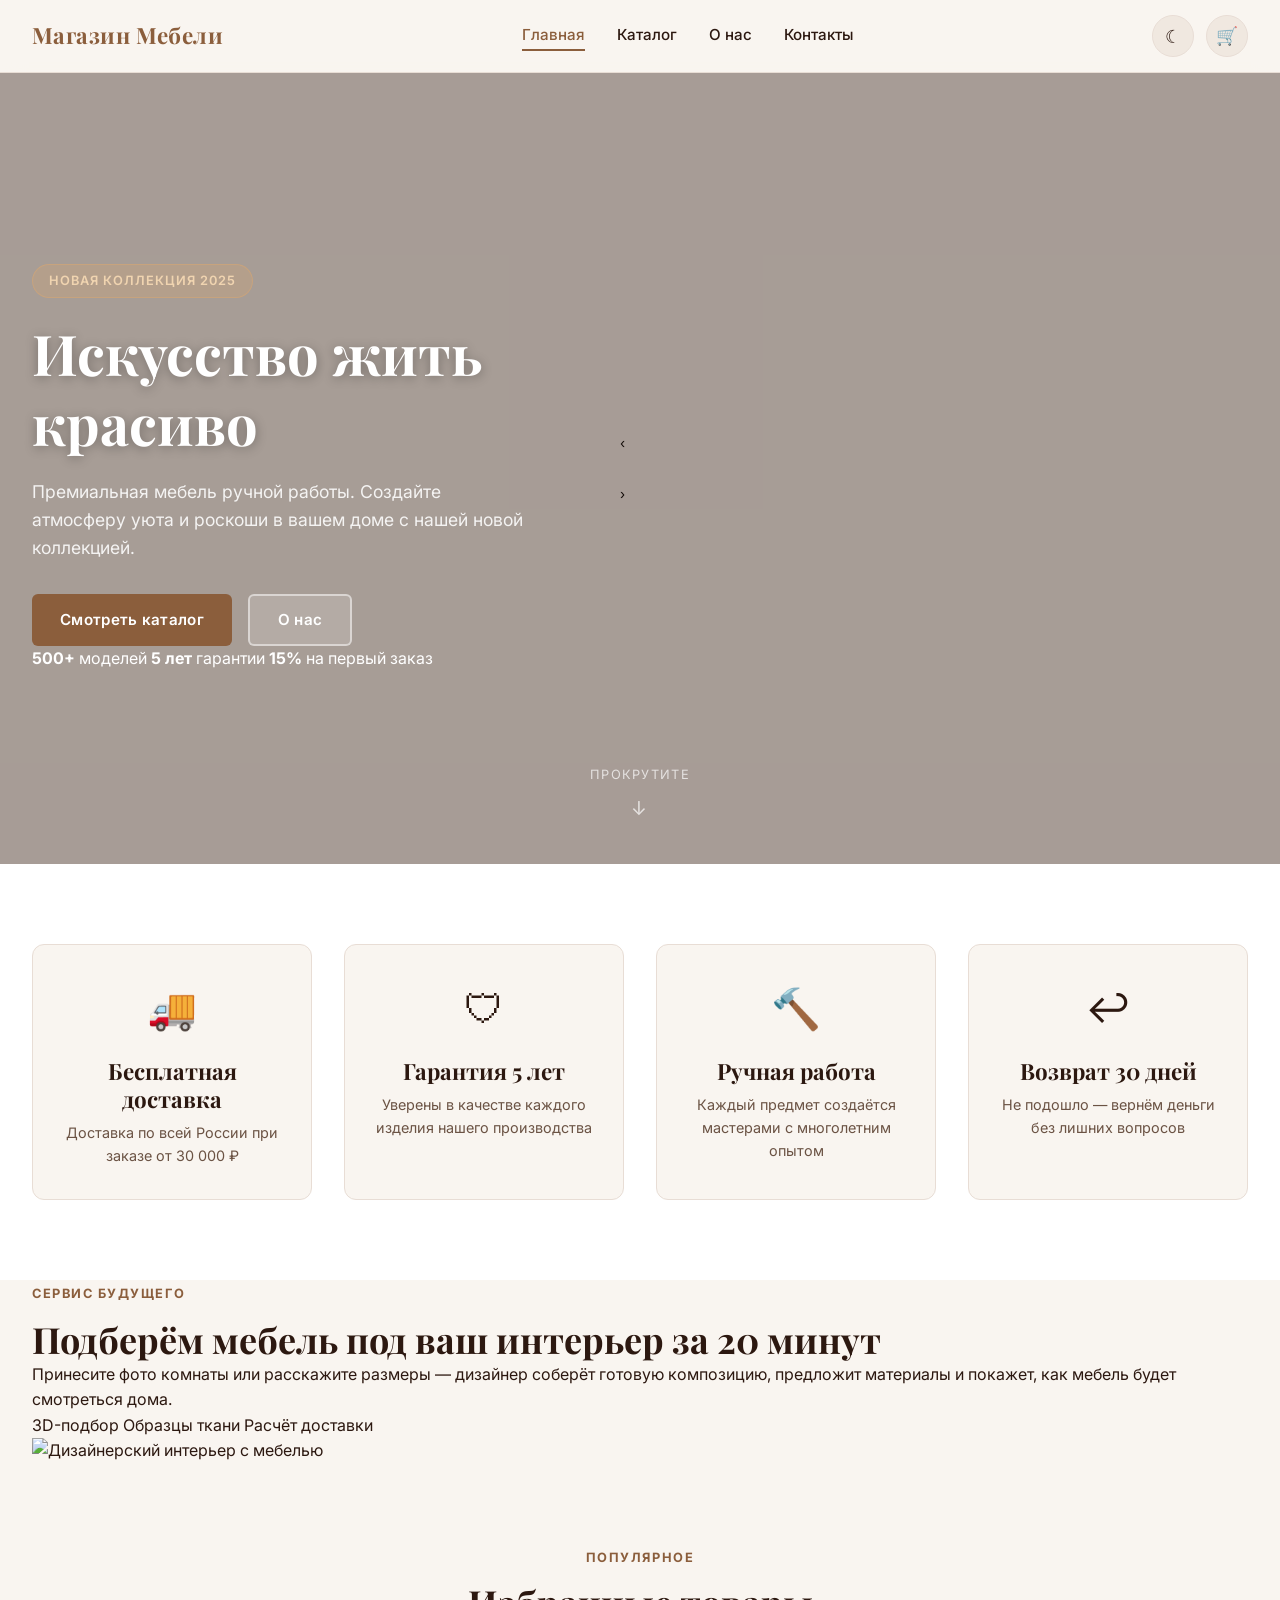
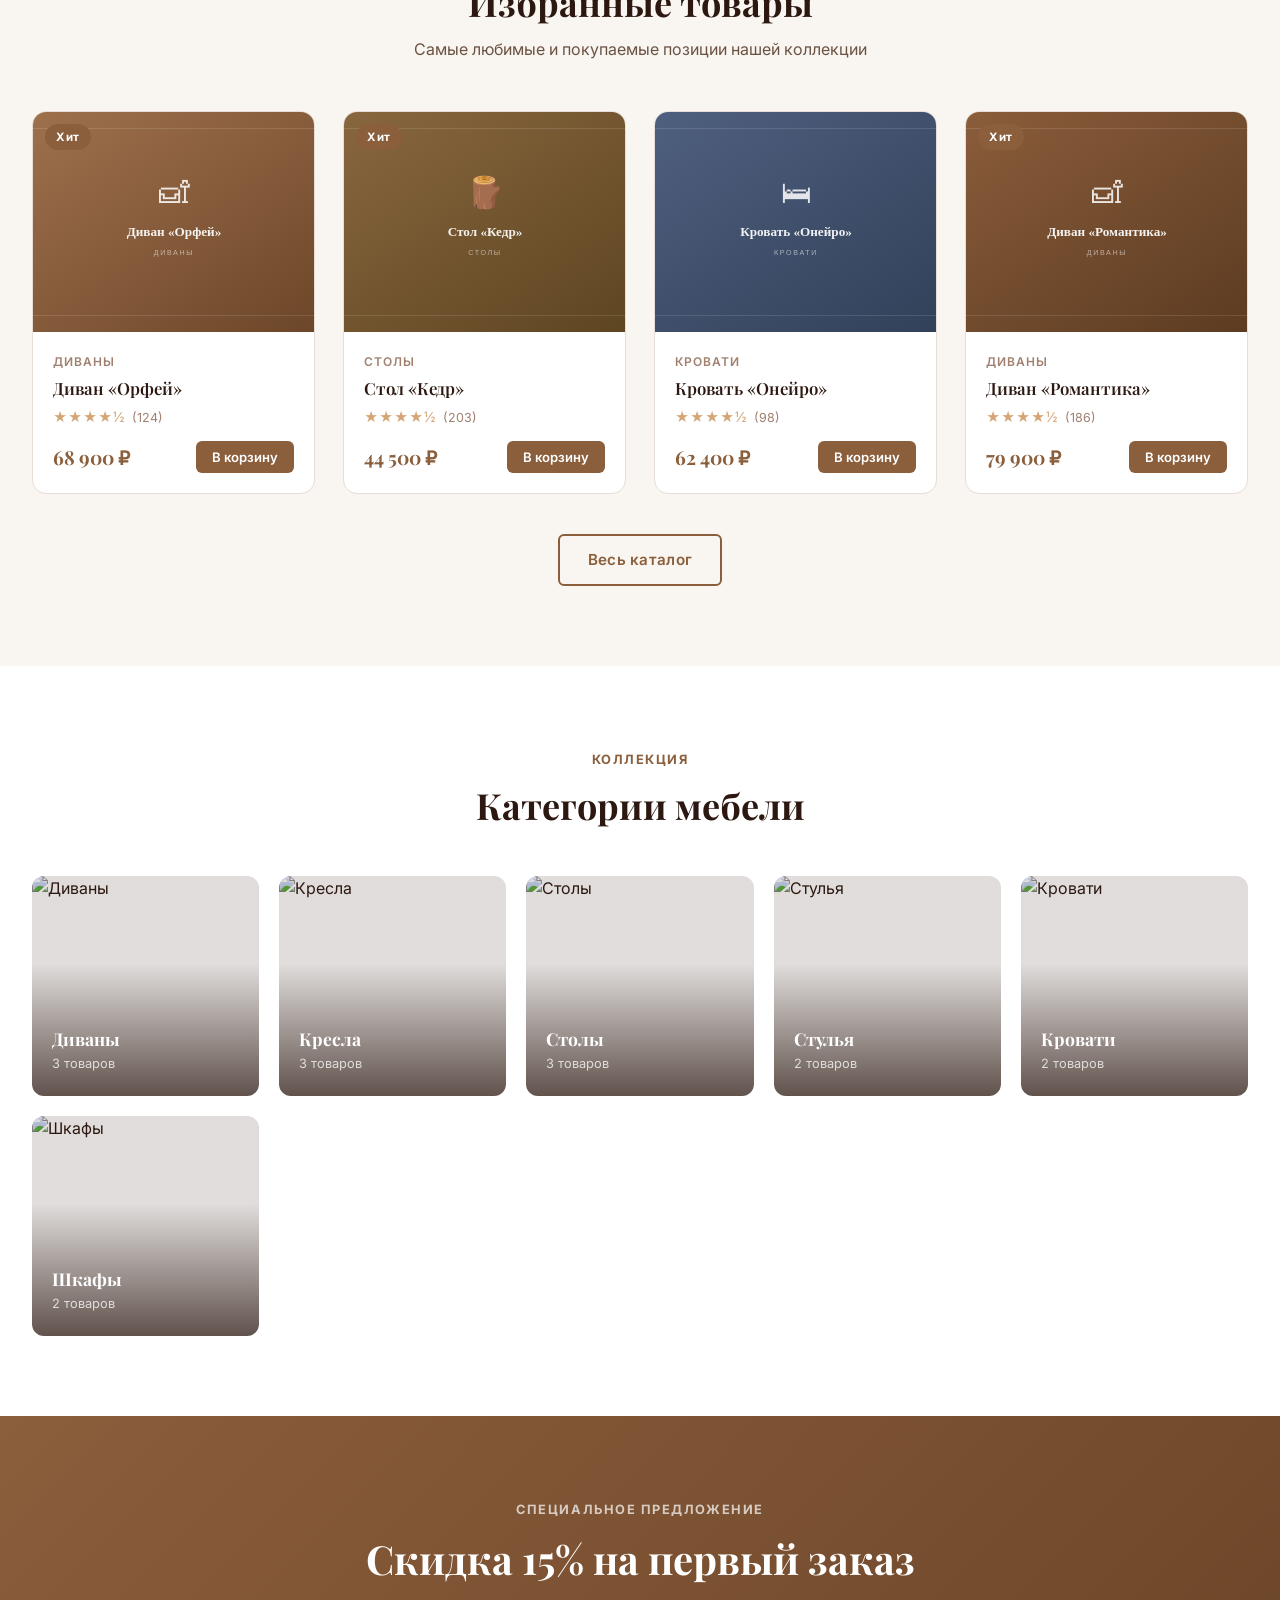
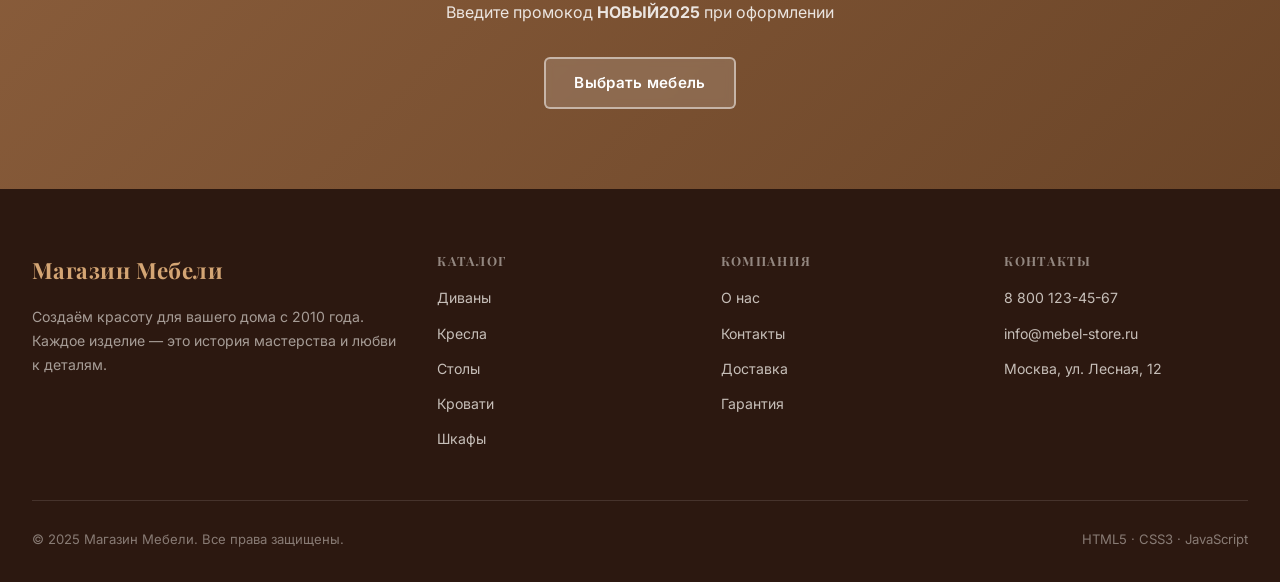
==== commit 029372cd: "Add files via upload" ====
--- a/index.html
+++ b/index.html
@@ -49,7 +49,11 @@
   <main>
     <!-- ============================== HERO ============================== -->
     <section class="hero">
-      <div class="hero-bg"></div>
+      <div class="hero-slider" id="hero-slider">
+        <div class="hero-slide active" style="background-image:url('https://images.unsplash.com/photo-1555041469-a586c61ea9bc?auto=format&fit=crop&w=1800&q=85')"></div>
+        <div class="hero-slide" style="background-image:url('https://images.unsplash.com/photo-1616486338812-3dadae4b4ace?auto=format&fit=crop&w=1800&q=85')"></div>
+        <div class="hero-slide" style="background-image:url('https://images.unsplash.com/photo-1618220179428-22790b461013?auto=format&fit=crop&w=1800&q=85')"></div>
+      </div>
       <div class="hero-overlay"></div>
       <div class="hero-content">
         <div class="hero-badge">Новая коллекция 2025</div>
@@ -59,6 +63,20 @@
           <a href="catalog.html" class="btn btn-primary">Смотреть каталог</a>
           <a href="about.html" class="btn btn-light">О нас</a>
         </div>
+        <div class="hero-stats">
+          <span><strong>500+</strong> моделей</span>
+          <span><strong>5 лет</strong> гарантии</span>
+          <span><strong>15%</strong> на первый заказ</span>
+        </div>
+      </div>
+      <div class="hero-controls">
+        <button class="hero-arrow" onclick="changeHeroSlide(-1)" aria-label="Предыдущий слайд">‹</button>
+        <div class="hero-dots" id="hero-dots">
+          <button class="active" onclick="setHeroSlide(0)" aria-label="Слайд 1"></button>
+          <button onclick="setHeroSlide(1)" aria-label="Слайд 2"></button>
+          <button onclick="setHeroSlide(2)" aria-label="Слайд 3"></button>
+        </div>
+        <button class="hero-arrow" onclick="changeHeroSlide(1)" aria-label="Следующий слайд">›</button>
       </div>
       <div class="hero-scroll">Прокрутите</div>
     </section>
@@ -87,6 +105,24 @@
             <h3>Возврат 30 дней</h3>
             <p>Не подошло — вернём деньги без лишних вопросов</p>
           </div>
+        </div>
+      </div>
+    </section>
+
+    <section class="showcase-section">
+      <div class="container">
+        <div class="showcase-card">
+          <div>
+            <span class="section-label">Сервис будущего</span>
+            <h2>Подберём мебель под ваш интерьер за 20 минут</h2>
+            <p>Принесите фото комнаты или расскажите размеры — дизайнер соберёт готовую композицию, предложит материалы и покажет, как мебель будет смотреться дома.</p>
+            <div class="showcase-list">
+              <span>3D-подбор</span>
+              <span>Образцы ткани</span>
+              <span>Расчёт доставки</span>
+            </div>
+          </div>
+          <img src="https://images.unsplash.com/photo-1600210492486-724fe5c67fb0?auto=format&fit=crop&w=900&q=85" alt="Дизайнерский интерьер с мебелью" loading="lazy">
         </div>
       </div>
     </section>
@@ -195,21 +231,18 @@
     const catIcons = {
       'Диваны':'🛋','Кресла':'🪑','Столы':'🪵','Стулья':'🪑','Кровати':'🛏','Шкафы':'🗄'
     };
+    const catPhotos = {
+      'Диваны': 'https://images.unsplash.com/photo-1555041469-a586c61ea9bc?auto=format&fit=crop&w=700&q=85',
+      'Кресла': 'https://images.unsplash.com/photo-1567538096630-e0c55bd6374c?auto=format&fit=crop&w=700&q=85',
+      'Столы': 'https://images.unsplash.com/photo-1616486338812-3dadae4b4ace?auto=format&fit=crop&w=700&q=85',
+      'Стулья': 'https://images.unsplash.com/photo-1519947486511-46149fa0a254?auto=format&fit=crop&w=700&q=85',
+      'Кровати': 'https://images.unsplash.com/photo-1505693416388-ac5ce068fe85?auto=format&fit=crop&w=700&q=85',
+      'Шкафы': 'https://images.unsplash.com/photo-1618220179428-22790b461013?auto=format&fit=crop&w=700&q=85'
+    };
 
     const counts = getCategoryCounts();
     const categoriesHtml = Object.keys(catColors).map(cat => {
-      const [c1, c2] = catColors[cat];
-      const icon = catIcons[cat];
-      const svg = `<svg xmlns="http://www.w3.org/2000/svg" width="400" height="280" viewBox="0 0 400 280">
-        <defs><linearGradient id="g" x1="0" y1="0" x2="1" y2="1">
-          <stop offset="0%" stop-color="${c1}"/>
-          <stop offset="100%" stop-color="${c2}"/>
-        </linearGradient></defs>
-        <rect width="400" height="280" fill="url(#g)"/>
-        <text x="200" y="120" text-anchor="middle" font-size="52" fill="rgba(255,255,255,0.75)">${icon}</text>
-        <text x="200" y="165" text-anchor="middle" font-family="Georgia,serif" font-size="22" fill="rgba(255,255,255,0.9)" font-weight="bold">${cat}</text>
-      </svg>`;
-      const src = 'data:image/svg+xml;base64,' + btoa(unescape(encodeURIComponent(svg)));
+      const src = catPhotos[cat];
       return `
         <a href="catalog.html?category=${encodeURIComponent(cat)}" class="category-card">
           <img src="${src}" alt="${cat}">
@@ -223,6 +256,22 @@
     }).join('');
 
     document.getElementById('categories-grid').innerHTML = categoriesHtml;
+
+    let heroIndex = 0;
+    const heroSlides = document.querySelectorAll('.hero-slide');
+    const heroDots = document.querySelectorAll('#hero-dots button');
+
+    function setHeroSlide(index) {
+      heroIndex = (index + heroSlides.length) % heroSlides.length;
+      heroSlides.forEach((slide, i) => slide.classList.toggle('active', i === heroIndex));
+      heroDots.forEach((dot, i) => dot.classList.toggle('active', i === heroIndex));
+    }
+
+    function changeHeroSlide(step) {
+      setHeroSlide(heroIndex + step);
+    }
+
+    setInterval(() => changeHeroSlide(1), 5500);
   </script>
 </body>
 </html>
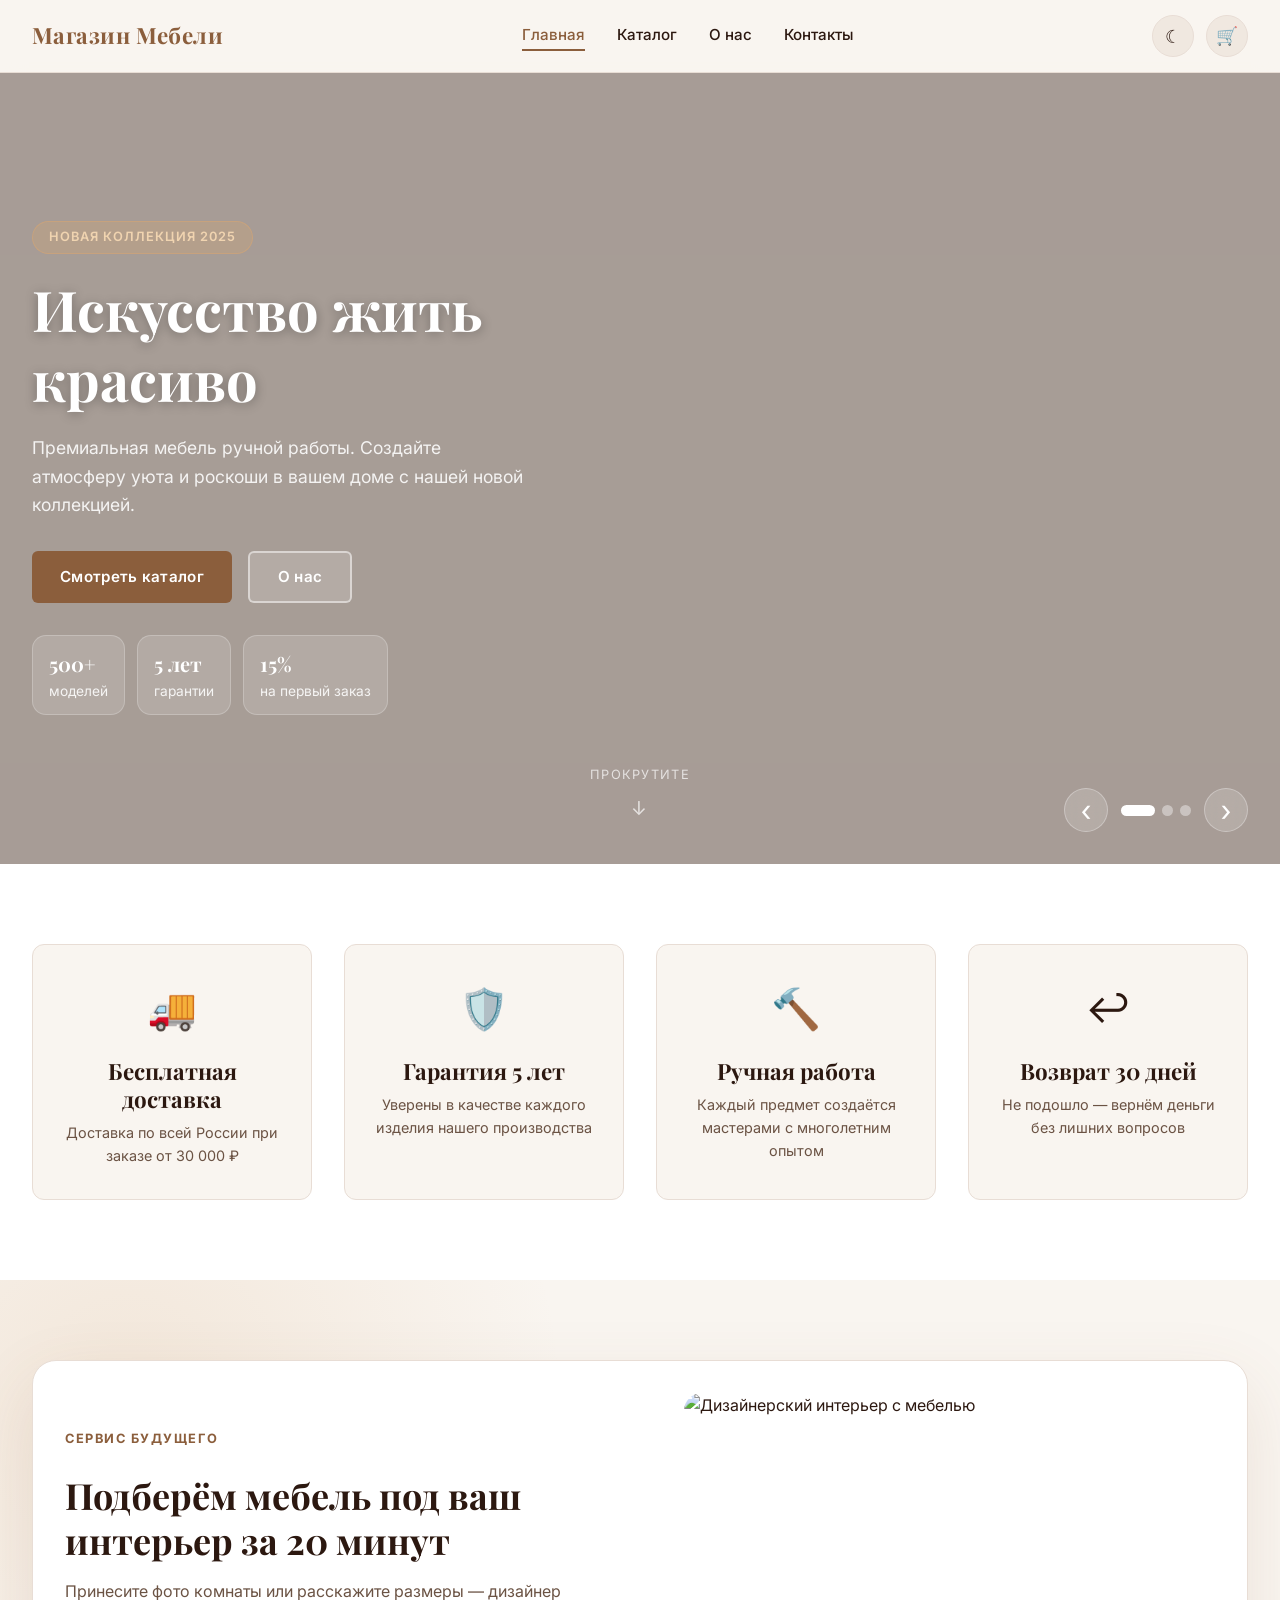
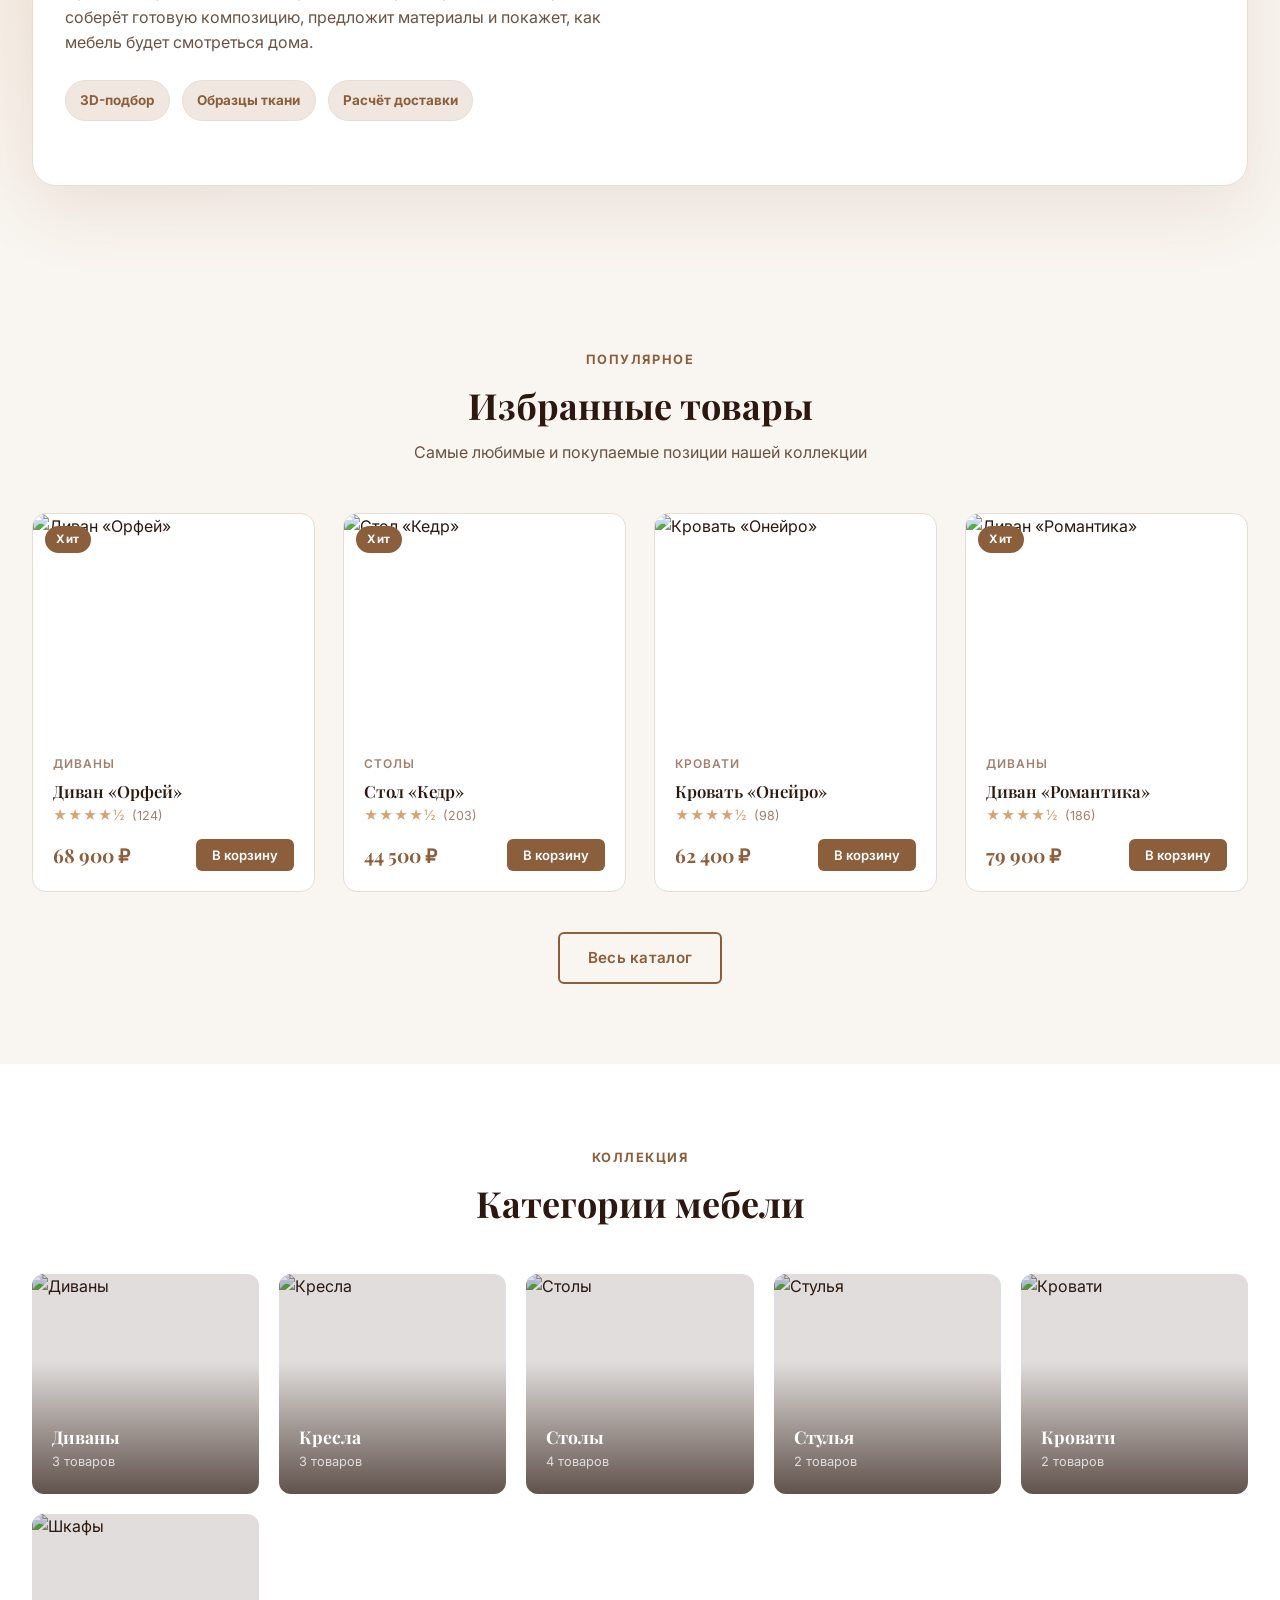
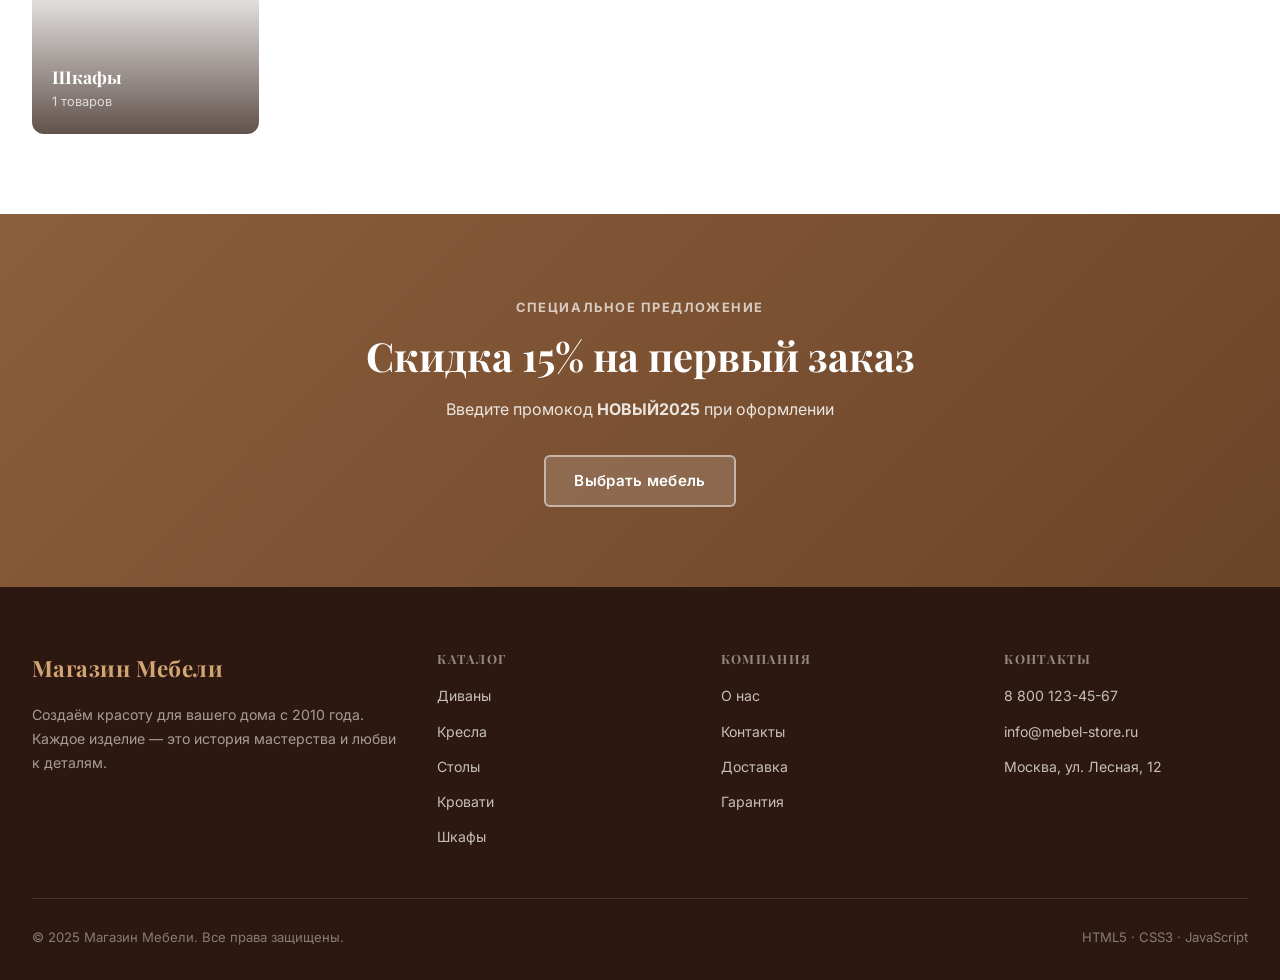
==== commit e42624c3: "Update index.html" ====
--- a/index.html
+++ b/index.html
@@ -50,9 +50,9 @@
     <!-- ============================== HERO ============================== -->
     <section class="hero">
       <div class="hero-slider" id="hero-slider">
-        <div class="hero-slide active" style="background-image:url('https://images.unsplash.com/photo-1555041469-a586c61ea9bc?auto=format&fit=crop&w=1800&q=85')"></div>
-        <div class="hero-slide" style="background-image:url('https://images.unsplash.com/photo-1616486338812-3dadae4b4ace?auto=format&fit=crop&w=1800&q=85')"></div>
-        <div class="hero-slide" style="background-image:url('https://images.unsplash.com/photo-1618220179428-22790b461013?auto=format&fit=crop&w=1800&q=85')"></div>
+        <div class="hero-slide active" style="background-image:url('https://img.freepik.com/free-photo/cozy-lively-home-interior-design_23-2151118870.jpg?semt=ais_hybrid&w=740&q=80')"></div>
+        <div class="hero-slide" style="background-image:url('https://img.freepik.com/premium-photo/creative-composition-living-room-interior-with-mock-up-poster-frame_146105-27930.jpg?semt=ais_hybrid&w=740')"></div>
+        <div class="hero-slide" style="background-image:url('https://avatars.mds.yandex.net/get-altay/4322051/2a00000181e7b2fa4a6b329ad90fe04d82a1/orig')"></div>
       </div>
       <div class="hero-overlay"></div>
       <div class="hero-content">
@@ -91,7 +91,7 @@
             <p>Доставка по всей России при заказе от 30 000 ₽</p>
           </div>
           <div class="feature-card">
-            <div class="feature-icon">🛡</div>
+            <div class="feature-icon">🛡️</div>
             <h3>Гарантия 5 лет</h3>
             <p>Уверены в качестве каждого изделия нашего производства</p>
           </div>
--- a/styles.css
+++ b/styles.css
@@ -381,27 +381,23 @@
   overflow: hidden;
 }
 
-.hero-bg {
+.hero-slider {
   position: absolute;
   inset: 0;
-  background: linear-gradient(135deg, #8b5e3c 0%, #5c3820 40%, #3a2410 100%);
+}
+
+.hero-slide {
+  position: absolute;
+  inset: 0;
   background-size: cover;
   background-position: center;
-  transform: scale(1.04);
-  transition: transform 8s ease;
-}
-
-/* Декоративный паттерн для hero */
-.hero-bg::after {
-  content: '';
-  position: absolute;
-  inset: 0;
-  background-image:
-    radial-gradient(circle at 20% 50%, rgba(212,165,116,0.15) 0%, transparent 50%),
-    radial-gradient(circle at 80% 20%, rgba(255,255,255,0.05) 0%, transparent 40%);
-}
-
-.hero:hover .hero-bg {
+  opacity: 0;
+  transform: scale(1.08);
+  transition: opacity 1s ease, transform 7s ease;
+}
+
+.hero-slide.active {
+  opacity: 1;
   transform: scale(1);
 }
 
@@ -459,6 +455,76 @@
   flex-wrap: wrap;
 }
 
+.hero-stats {
+  display: flex;
+  flex-wrap: wrap;
+  gap: 0.75rem;
+  margin-top: 2rem;
+}
+
+.hero-stats span {
+  background: rgba(255,255,255,0.14);
+  border: 1px solid rgba(255,255,255,0.22);
+  border-radius: 14px;
+  padding: 0.75rem 1rem;
+  backdrop-filter: blur(10px);
+  color: rgba(255,255,255,0.88);
+  font-size: 0.86rem;
+}
+
+.hero-stats strong {
+  color: #fff;
+  display: block;
+  font-family: 'Playfair Display', serif;
+  font-size: 1.25rem;
+}
+
+.hero-controls {
+  position: absolute;
+  right: 2rem;
+  bottom: 2rem;
+  z-index: 3;
+  display: flex;
+  align-items: center;
+  gap: 0.8rem;
+}
+
+.hero-arrow {
+  width: 44px;
+  height: 44px;
+  border-radius: 50%;
+  background: rgba(255,255,255,0.16);
+  border: 1px solid rgba(255,255,255,0.3);
+  color: #fff;
+  font-size: 1.9rem;
+  line-height: 1;
+  transition: all 0.2s;
+  backdrop-filter: blur(10px);
+}
+
+.hero-arrow:hover {
+  background: var(--accent);
+  transform: translateY(-2px);
+}
+
+.hero-dots {
+  display: flex;
+  gap: 0.45rem;
+}
+
+.hero-dots button {
+  width: 11px;
+  height: 11px;
+  border-radius: 999px;
+  background: rgba(255,255,255,0.4);
+  transition: all 0.25s;
+}
+
+.hero-dots button.active {
+  width: 34px;
+  background: #fff;
+}
+
 .hero-scroll {
   position: absolute;
   bottom: 2.5rem;
@@ -640,6 +706,7 @@
   position: relative;
   height: 220px;
   overflow: hidden;
+  display: block;
 }
 
 .product-image img {
@@ -750,11 +817,65 @@
   background: var(--success);
 }
 
+.showcase-section {
+  padding: 5rem 0;
+  background:
+    radial-gradient(circle at 10% 20%, rgba(212,165,116,0.18), transparent 35%),
+    var(--bg);
+}
+
+.showcase-card {
+  display: grid;
+  grid-template-columns: 1.05fr 0.95fr;
+  gap: 2rem;
+  align-items: center;
+  background: var(--bg-card);
+  border: 1px solid var(--border);
+  border-radius: 24px;
+  padding: 2rem;
+  box-shadow: 0 24px 70px var(--shadow);
+}
+
+.showcase-card h2 {
+  margin: 0.7rem 0 1rem;
+}
+
+.showcase-card p {
+  color: var(--text-secondary);
+  max-width: 560px;
+}
+
+.showcase-card img {
+  width: 100%;
+  height: 360px;
+  object-fit: cover;
+  border-radius: 18px;
+}
+
+.showcase-list {
+  display: flex;
+  flex-wrap: wrap;
+  gap: 0.75rem;
+  margin-top: 1.5rem;
+}
+
+.showcase-list span {
+  background: var(--tag-bg);
+  color: var(--accent);
+  border: 1px solid var(--border);
+  border-radius: 999px;
+  padding: 0.55rem 0.9rem;
+  font-size: 0.84rem;
+  font-weight: 700;
+}
+
 /* ==========================================
    СТРАНИЦА КАТАЛОГА
    ========================================== */
 .catalog-hero {
-  background: linear-gradient(135deg, var(--accent) 0%, var(--accent-dark) 100%);
+  background:
+    linear-gradient(135deg, rgba(44,24,16,0.76), rgba(107,69,40,0.78)),
+    url('https://images.unsplash.com/photo-1600210492486-724fe5c67fb0?auto=format&fit=crop&w=1600&q=85') center/cover;
   padding: 4rem 2rem;
   text-align: center;
   color: #fff;
@@ -1174,7 +1295,9 @@
    СТРАНИЦА О НАС
    ========================================== */
 .about-hero {
-  background: linear-gradient(135deg, var(--accent) 0%, var(--accent-dark) 100%);
+  background:
+    linear-gradient(135deg, rgba(44,24,16,0.78), rgba(107,69,40,0.78)),
+    url('https://images.unsplash.com/photo-1600210491892-03d54c0aaf87?auto=format&fit=crop&w=1600&q=85') center/cover;
   padding: 5rem 2rem;
   text-align: center;
   color: #fff;
@@ -1252,6 +1375,174 @@
   font-size: 0.82rem;
   color: var(--text-muted);
   margin-top: 0.25rem;
+}
+
+.about-values {
+  background: var(--bg-secondary);
+}
+
+.values-grid {
+  display: grid;
+  grid-template-columns: repeat(auto-fit, minmax(240px, 1fr));
+  gap: 1.5rem;
+}
+
+.value-card {
+  background: var(--bg-card);
+  border: 1px solid var(--border);
+  border-radius: 18px;
+  padding: 1.7rem;
+  box-shadow: 0 12px 34px var(--shadow);
+}
+
+.value-card span {
+  display: inline-flex;
+  width: 42px;
+  height: 42px;
+  border-radius: 50%;
+  align-items: center;
+  justify-content: center;
+  background: var(--accent);
+  color: #fff;
+  font-weight: 800;
+  margin-bottom: 1rem;
+}
+
+.value-card h3 {
+  margin-bottom: 0.7rem;
+}
+
+.value-card p,
+.timeline-item p,
+.showroom-card p,
+.showroom-card li {
+  color: var(--text-secondary);
+}
+
+.process-section {
+  background: linear-gradient(135deg, rgba(139,94,60,0.08), rgba(212,165,116,0.13));
+}
+
+.timeline {
+  display: grid;
+  grid-template-columns: repeat(auto-fit, minmax(220px, 1fr));
+  gap: 1rem;
+  counter-reset: step;
+}
+
+.timeline-item {
+  position: relative;
+  background: var(--bg-card);
+  border: 1px solid var(--border);
+  border-radius: 16px;
+  padding: 1.5rem;
+}
+
+.timeline-item strong {
+  display: block;
+  color: var(--accent);
+  margin-bottom: 0.6rem;
+}
+
+.showroom-layout {
+  display: grid;
+  grid-template-columns: 0.9fr 1.1fr;
+  gap: 2rem;
+  align-items: stretch;
+}
+
+.showroom-card,
+.map-card {
+  background: var(--bg-card);
+  border: 1px solid var(--border);
+  border-radius: 18px;
+  overflow: hidden;
+  box-shadow: 0 14px 36px var(--shadow);
+}
+
+.showroom-card img {
+  width: 100%;
+  height: 230px;
+  object-fit: cover;
+}
+
+.showroom-card div {
+  padding: 1.5rem;
+}
+
+.showroom-card h3 {
+  margin-bottom: 0.75rem;
+}
+
+.showroom-card ul {
+  margin-top: 1rem;
+  display: grid;
+  gap: 0.45rem;
+}
+
+.map-preview {
+  position: relative;
+  width: 100%;
+  height: 390px;
+  display: block;
+  overflow: hidden;
+  background: var(--tag-bg);
+}
+
+.map-tile-grid {
+  display: grid;
+  grid-template-columns: repeat(3, 1fr);
+  grid-template-rows: repeat(3, 1fr);
+  width: 100%;
+  height: 100%;
+  transform: scale(1.08);
+}
+
+.map-tile-grid img {
+  width: 100%;
+  height: 100%;
+  object-fit: cover;
+}
+
+.map-marker {
+  position: absolute;
+  left: 50%;
+  top: 48%;
+  transform: translate(-50%, -100%);
+  background: var(--accent);
+  color: #fff;
+  border-radius: 12px;
+  padding: 0.65rem 0.85rem;
+  text-align: center;
+  font-weight: 800;
+  box-shadow: 0 10px 28px rgba(0,0,0,0.28);
+  white-space: nowrap;
+}
+
+.map-marker::after {
+  content: '';
+  position: absolute;
+  left: 50%;
+  bottom: -10px;
+  width: 18px;
+  height: 18px;
+  background: var(--accent);
+  transform: translateX(-50%) rotate(45deg);
+}
+
+.map-marker small {
+  display: block;
+  font-size: 0.72rem;
+  font-weight: 600;
+  opacity: 0.85;
+}
+
+.map-card a {
+  display: block;
+  padding: 1rem 1.25rem;
+  color: var(--accent);
+  font-weight: 700;
+  background: var(--bg-secondary);
 }
 
 .team-grid {
@@ -1474,7 +1765,9 @@
    СТРАНИЦА КОРЗИНЫ
    ========================================== */
 .cart-hero {
-  background: linear-gradient(135deg, var(--accent) 0%, var(--accent-dark) 100%);
+  background:
+    linear-gradient(135deg, rgba(44,24,16,0.76), rgba(107,69,40,0.78)),
+    url('https://images.unsplash.com/photo-1555041469-a586c61ea9bc?auto=format&fit=crop&w=1600&q=85') center/cover;
   padding: 4rem 2rem;
   text-align: center;
   color: #fff;
@@ -1646,6 +1939,30 @@
   color: var(--accent);
   font-family: 'Playfair Display', serif;
   font-size: 1.3rem;
+}
+
+.order-contact {
+  margin-top: 1.4rem;
+  padding-top: 1.2rem;
+  border-top: 1px solid var(--border);
+  display: grid;
+  gap: 0.7rem;
+}
+
+.order-contact h4 {
+  font-family: 'Playfair Display', serif;
+  font-size: 1.05rem;
+}
+
+.order-contact p {
+  color: var(--text-secondary);
+  font-size: 0.82rem;
+  line-height: 1.5;
+}
+
+.order-contact .form-input {
+  padding: 0.72rem 0.85rem;
+  font-size: 0.88rem;
 }
 
 .checkout-btn {
@@ -1819,6 +2136,11 @@
     grid-template-columns: 1fr;
   }
 
+  .showcase-card,
+  .showroom-layout {
+    grid-template-columns: 1fr;
+  }
+
   .cart-summary {
     position: static;
   }
@@ -1879,6 +2201,27 @@
     align-items: flex-start;
   }
 
+  .hero-controls {
+    right: 1.25rem;
+    bottom: 1.25rem;
+  }
+
+  .hero-stats {
+    display: none;
+  }
+
+  .showcase-card {
+    padding: 1.25rem;
+  }
+
+  .showcase-card img {
+    height: 260px;
+  }
+
+  .map-preview {
+    height: 320px;
+  }
+
   .container {
     padding: 0 1.25rem;
   }
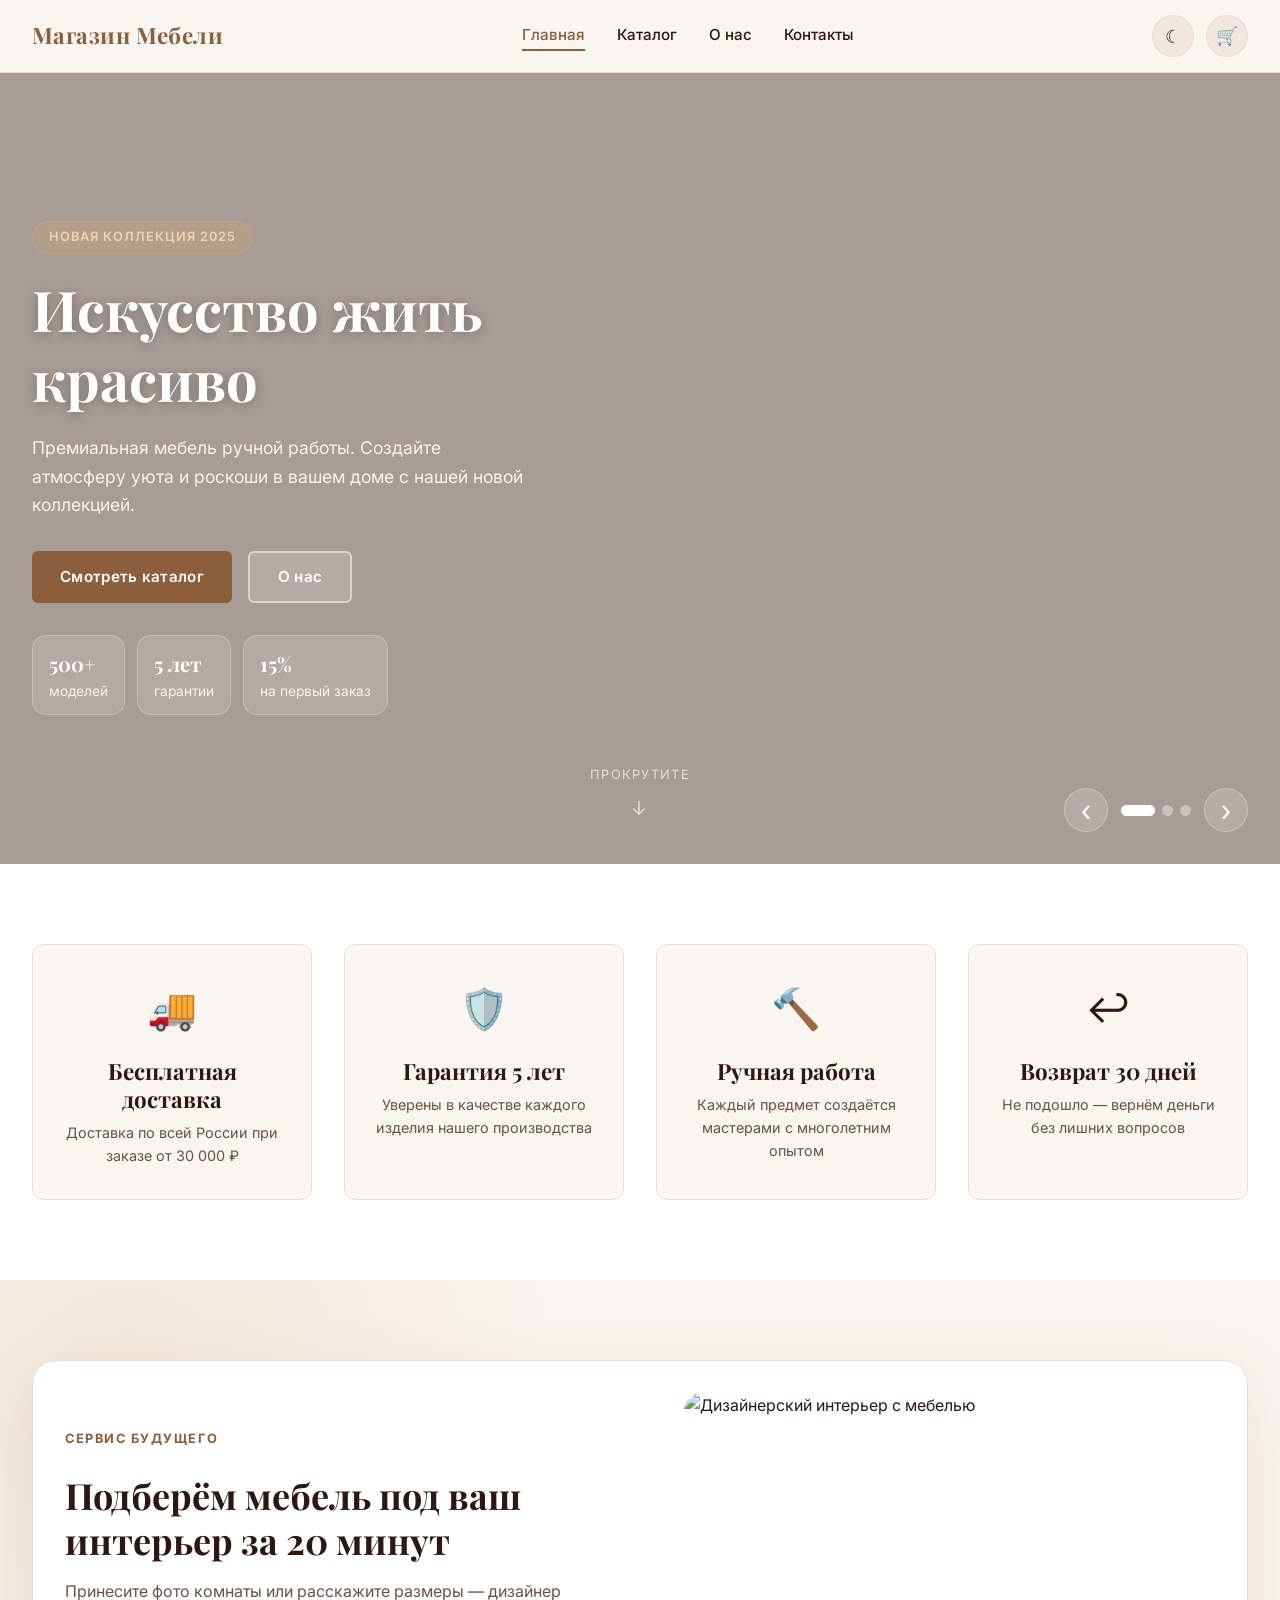
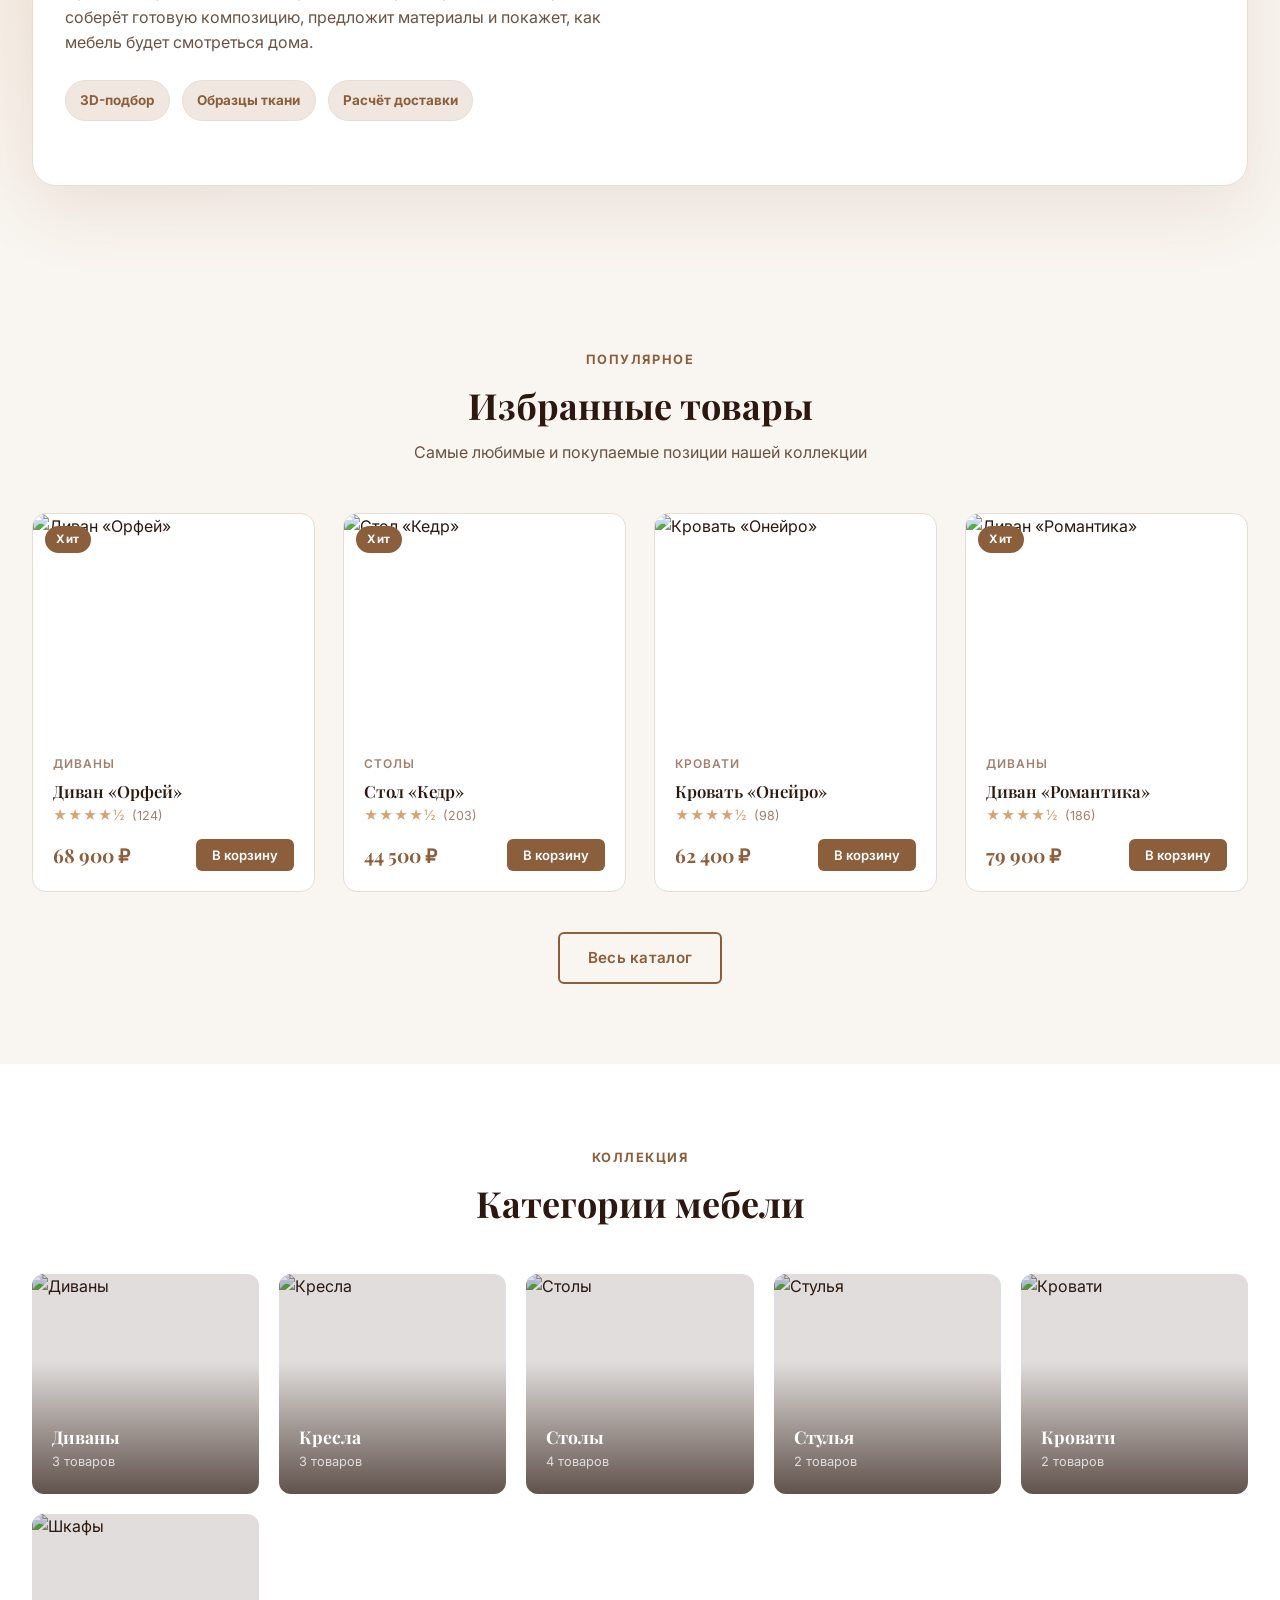
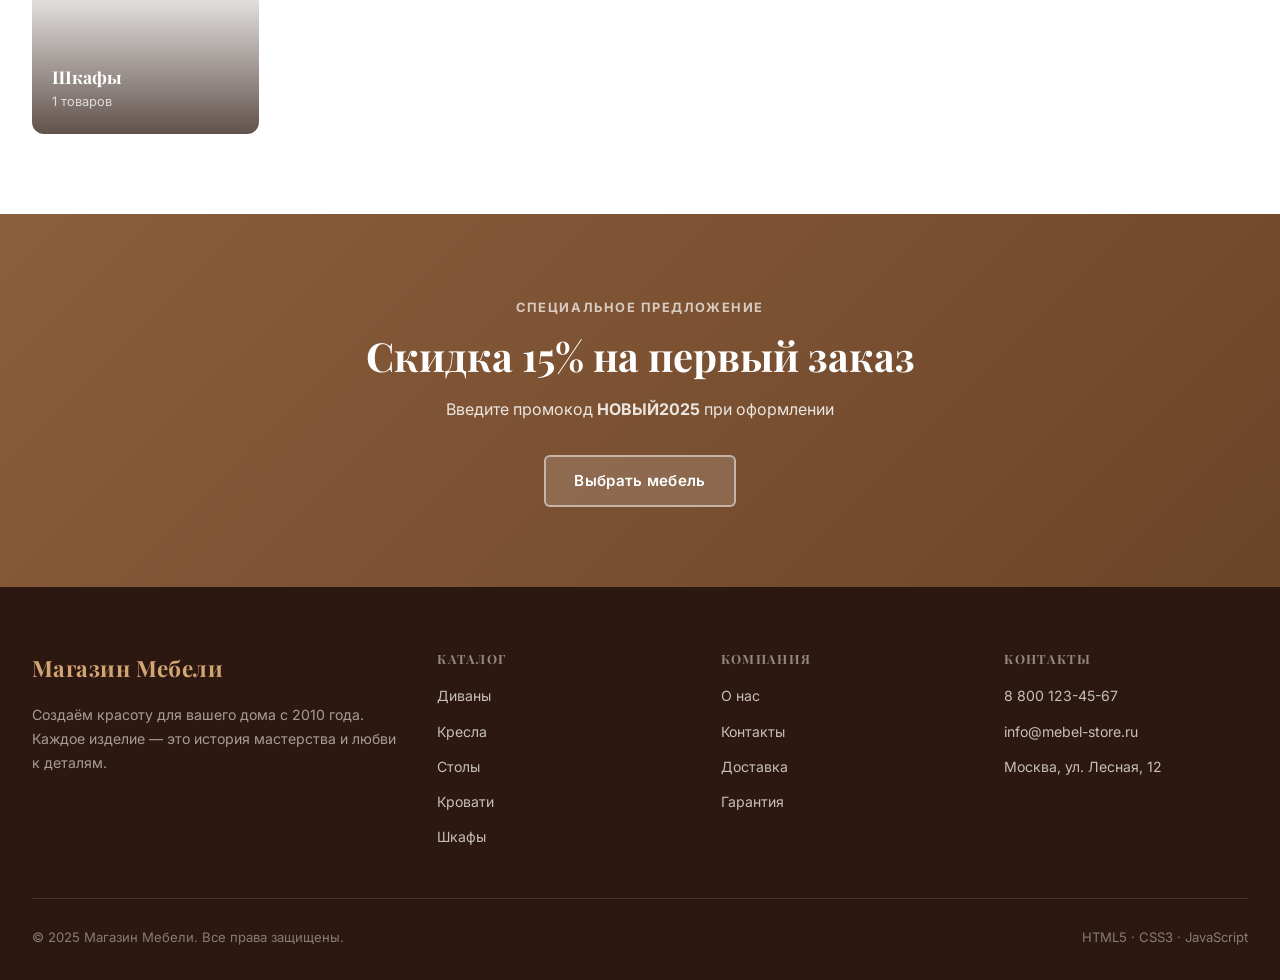
==== commit 8ce91327: "Update index.html" ====
--- a/index.html
+++ b/index.html
@@ -51,8 +51,8 @@
     <section class="hero">
       <div class="hero-slider" id="hero-slider">
         <div class="hero-slide active" style="background-image:url('https://img.freepik.com/free-photo/cozy-lively-home-interior-design_23-2151118870.jpg?semt=ais_hybrid&w=740&q=80')"></div>
+        <div class="hero-slide" style="background-image:url('https://avatars.mds.yandex.net/get-altay/4322051/2a00000181e7b2fa4a6b329ad90fe04d82a1/orig')"></div>
         <div class="hero-slide" style="background-image:url('https://img.freepik.com/premium-photo/creative-composition-living-room-interior-with-mock-up-poster-frame_146105-27930.jpg?semt=ais_hybrid&w=740')"></div>
-        <div class="hero-slide" style="background-image:url('https://avatars.mds.yandex.net/get-altay/4322051/2a00000181e7b2fa4a6b329ad90fe04d82a1/orig')"></div>
       </div>
       <div class="hero-overlay"></div>
       <div class="hero-content">
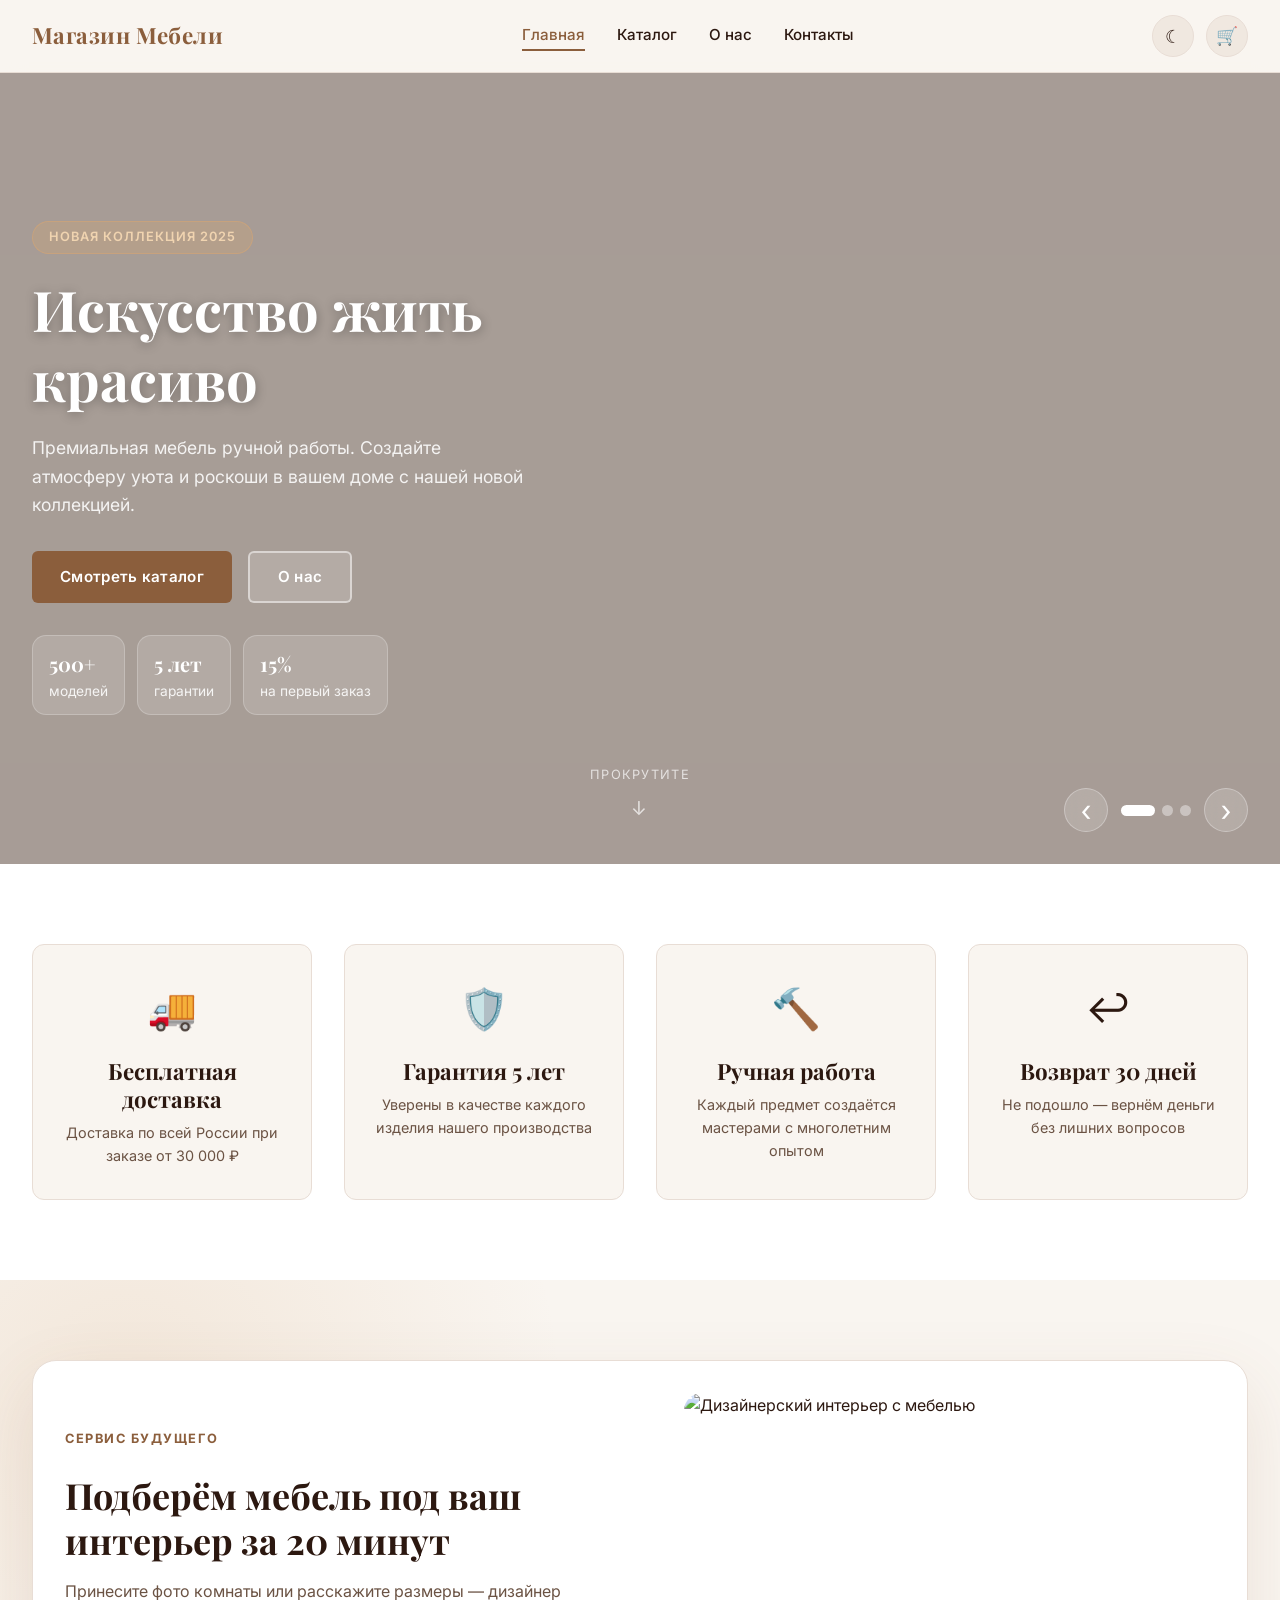
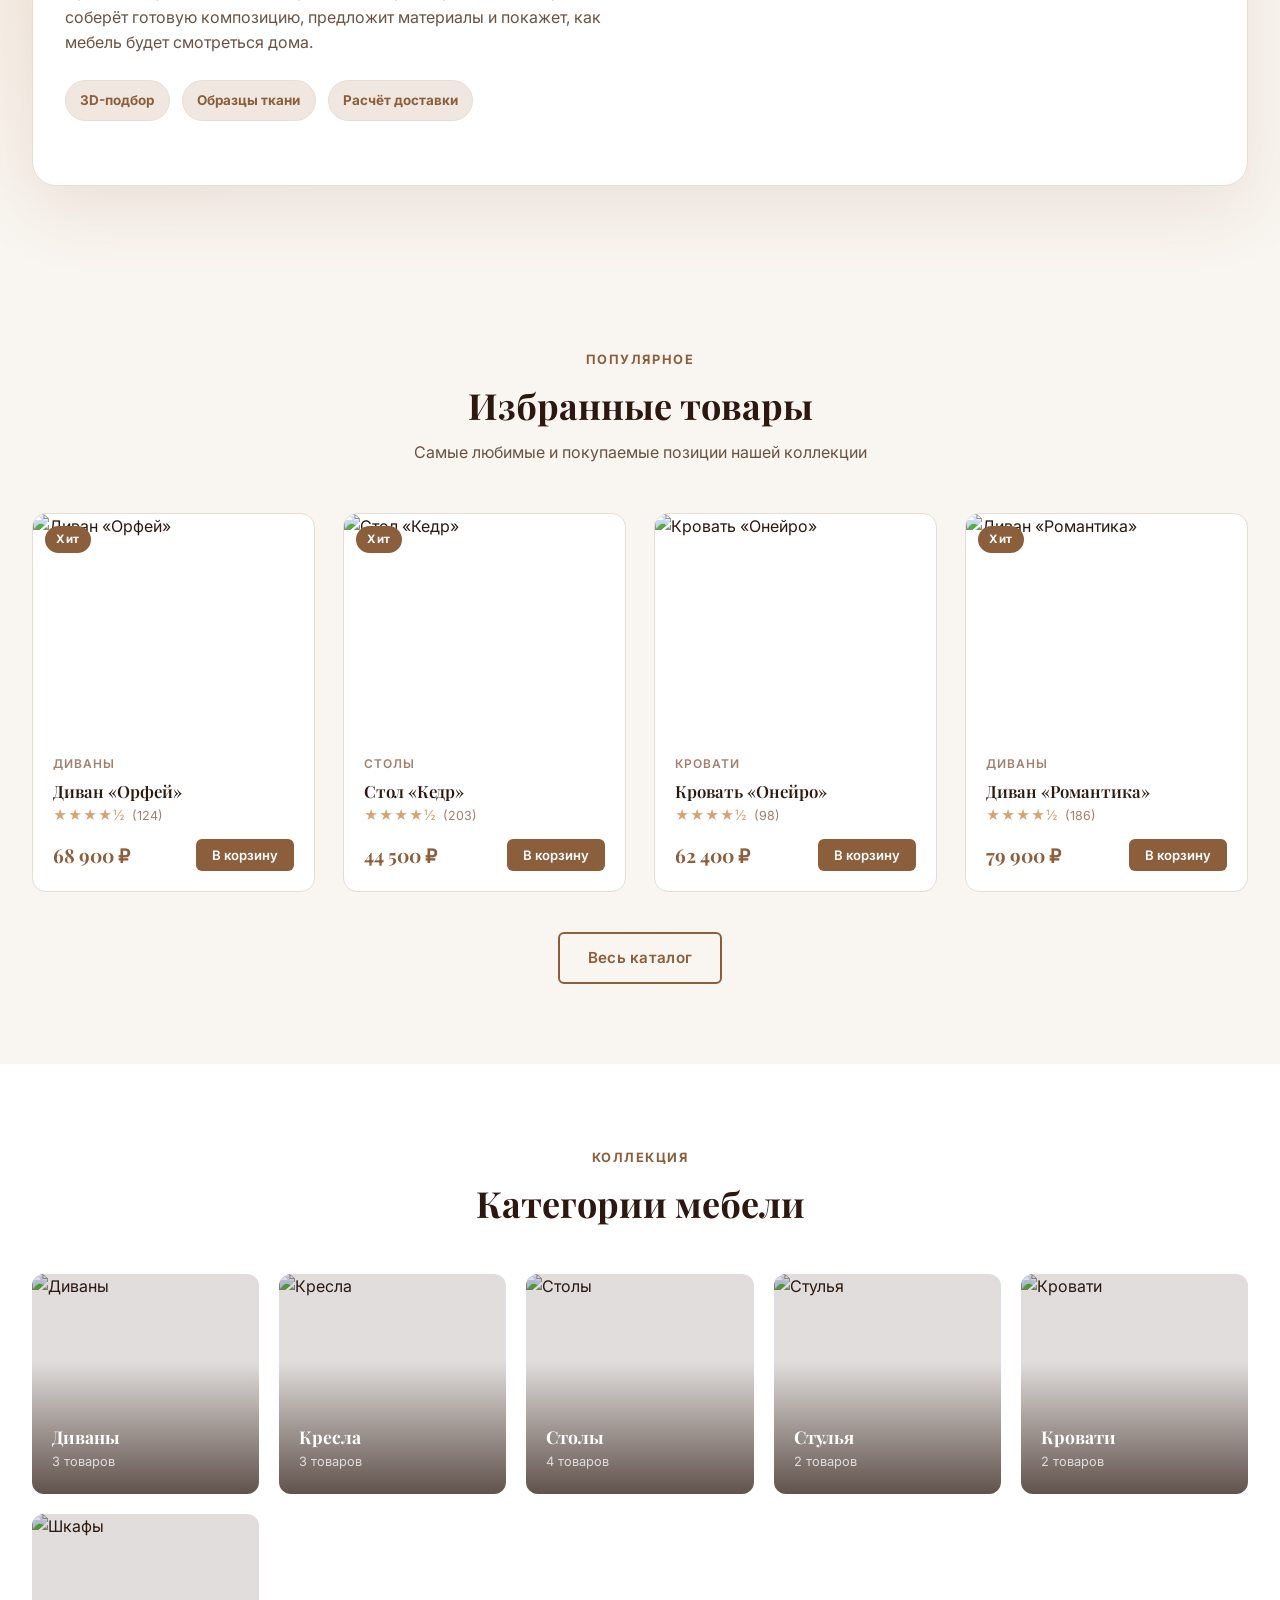
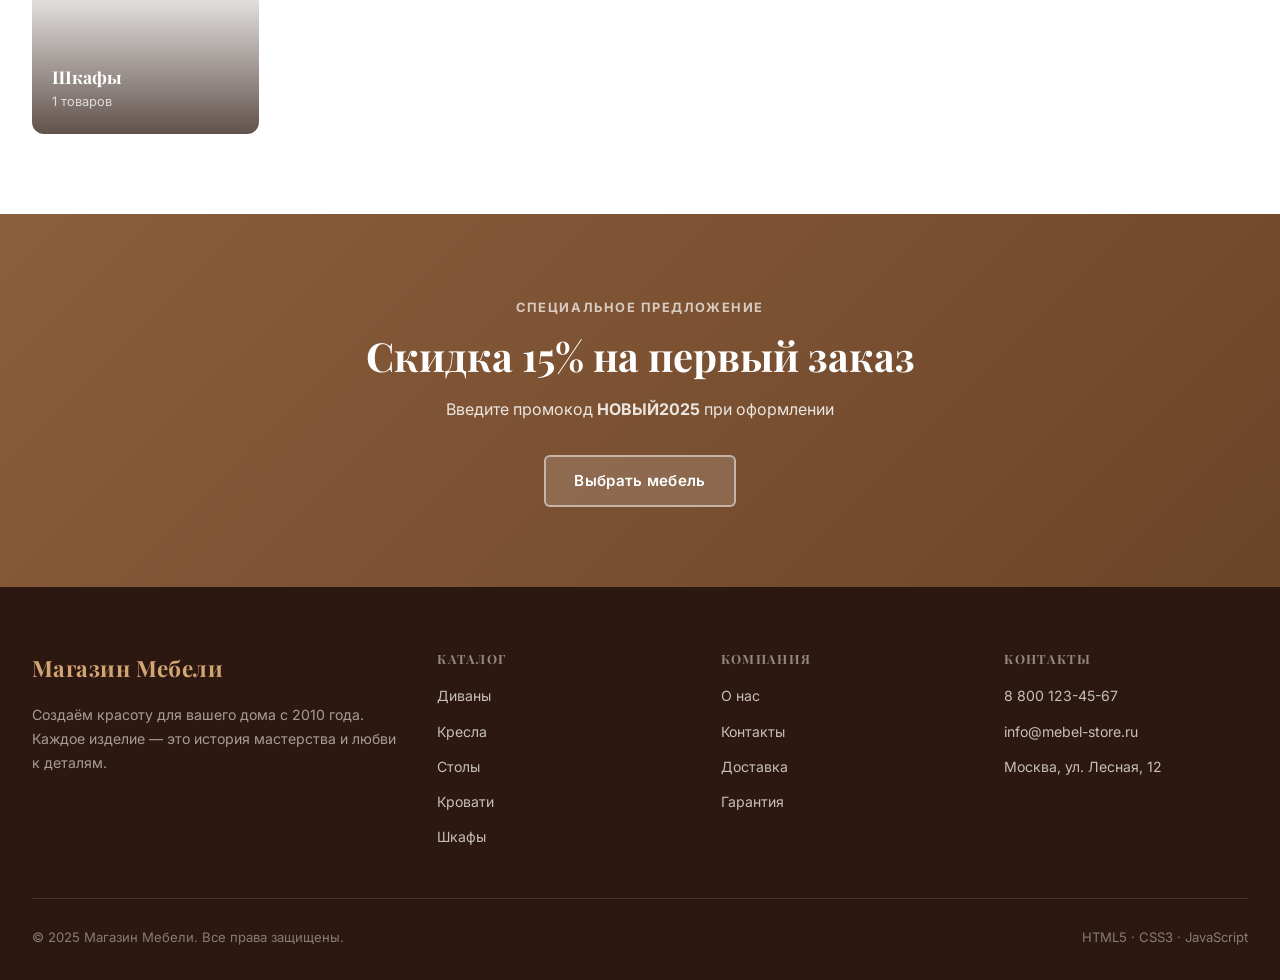
==== commit 4495ce54: "Update index.html" ====
--- a/index.html
+++ b/index.html
@@ -122,7 +122,7 @@
               <span>Расчёт доставки</span>
             </div>
           </div>
-          <img src="https://images.unsplash.com/photo-1600210492486-724fe5c67fb0?auto=format&fit=crop&w=900&q=85" alt="Дизайнерский интерьер с мебелью" loading="lazy">
+          <img src="https://img.freepik.com/free-photo/modern-styled-entryway_23-2150695893.jpg?semt=ais_hybrid&w=740&q=80" alt="Дизайнерский интерьер с мебелью" loading="lazy">
         </div>
       </div>
     </section>
--- a/styles.css
+++ b/styles.css
@@ -875,7 +875,7 @@
 .catalog-hero {
   background:
     linear-gradient(135deg, rgba(44,24,16,0.76), rgba(107,69,40,0.78)),
-    url('https://images.unsplash.com/photo-1600210492486-724fe5c67fb0?auto=format&fit=crop&w=1600&q=85') center/cover;
+    url('https://img.freepik.com/free-photo/ancient-pottery-vessel-with-retro-design_23-2151538288.jpg?semt=ais_hybrid&w=740&q=80') center/cover;
   padding: 4rem 2rem;
   text-align: center;
   color: #fff;
@@ -1297,7 +1297,7 @@
 .about-hero {
   background:
     linear-gradient(135deg, rgba(44,24,16,0.78), rgba(107,69,40,0.78)),
-    url('https://images.unsplash.com/photo-1600210491892-03d54c0aaf87?auto=format&fit=crop&w=1600&q=85') center/cover;
+    url('https://img.freepik.com/free-photo/cozy-lively-home-interior-design_23-2151118870.jpg?semt=ais_hybrid&w=740&q=80') center/cover;
   padding: 5rem 2rem;
   text-align: center;
   color: #fff;
@@ -1767,7 +1767,7 @@
 .cart-hero {
   background:
     linear-gradient(135deg, rgba(44,24,16,0.76), rgba(107,69,40,0.78)),
-    url('https://images.unsplash.com/photo-1555041469-a586c61ea9bc?auto=format&fit=crop&w=1600&q=85') center/cover;
+    url('https://img.freepik.com/premium-photo/realistic-minimalist-living-room-with-beautiful-autumn-concept-serene-ambiance_251376-8553.jpg?semt=ais_hybrid&w=740') center/cover;
   padding: 4rem 2rem;
   text-align: center;
   color: #fff;
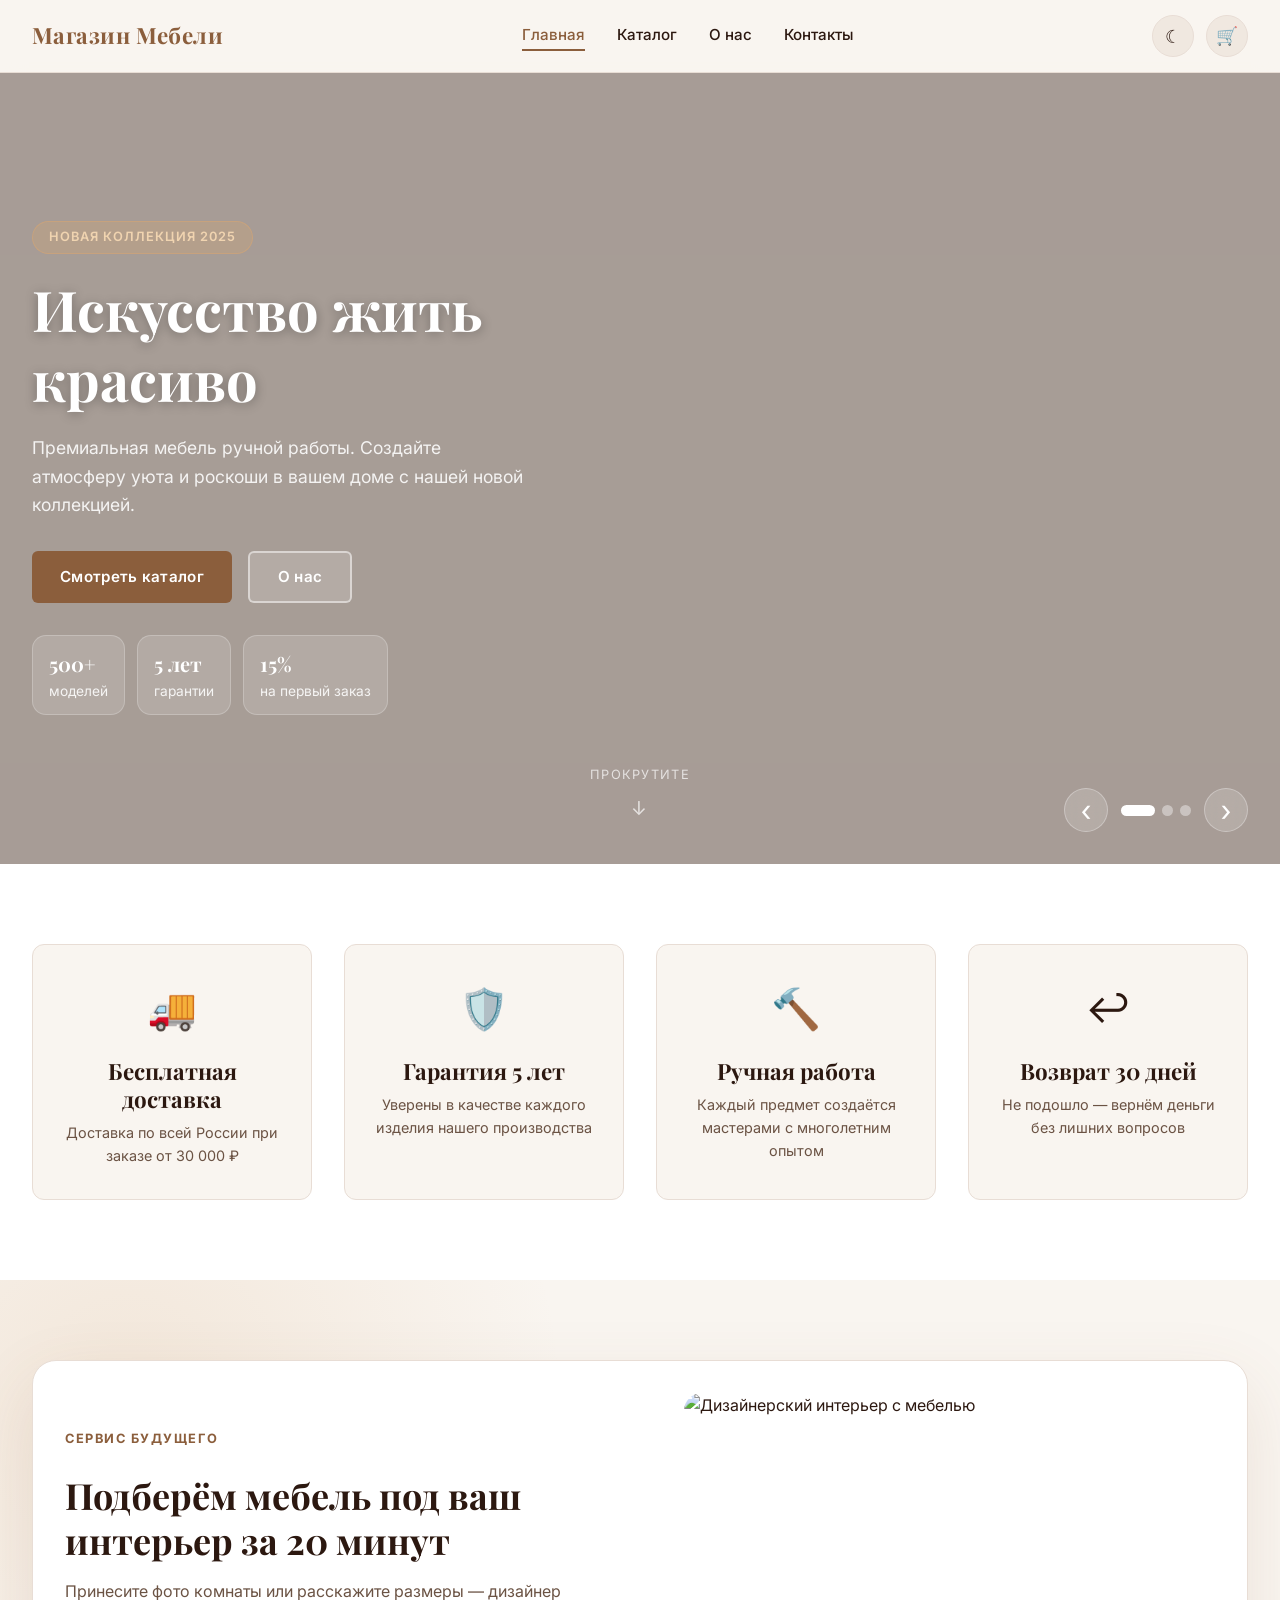
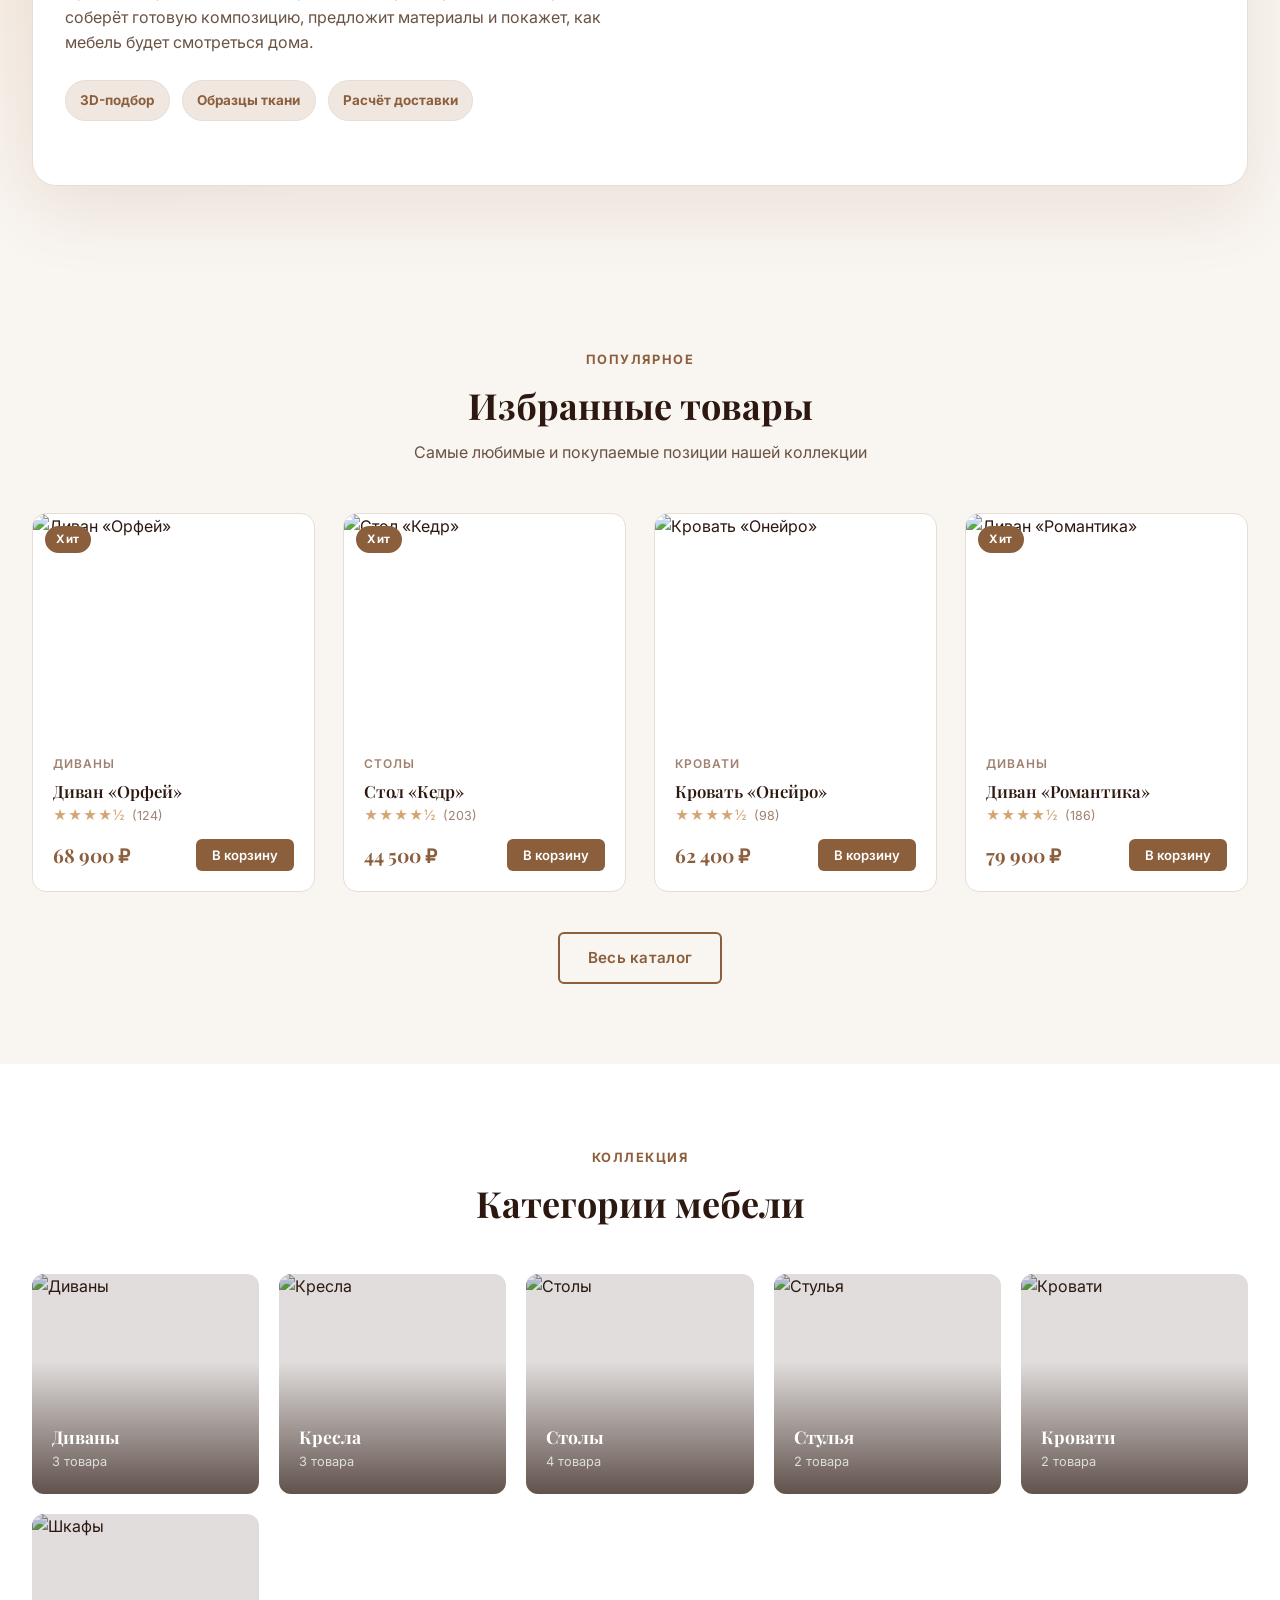
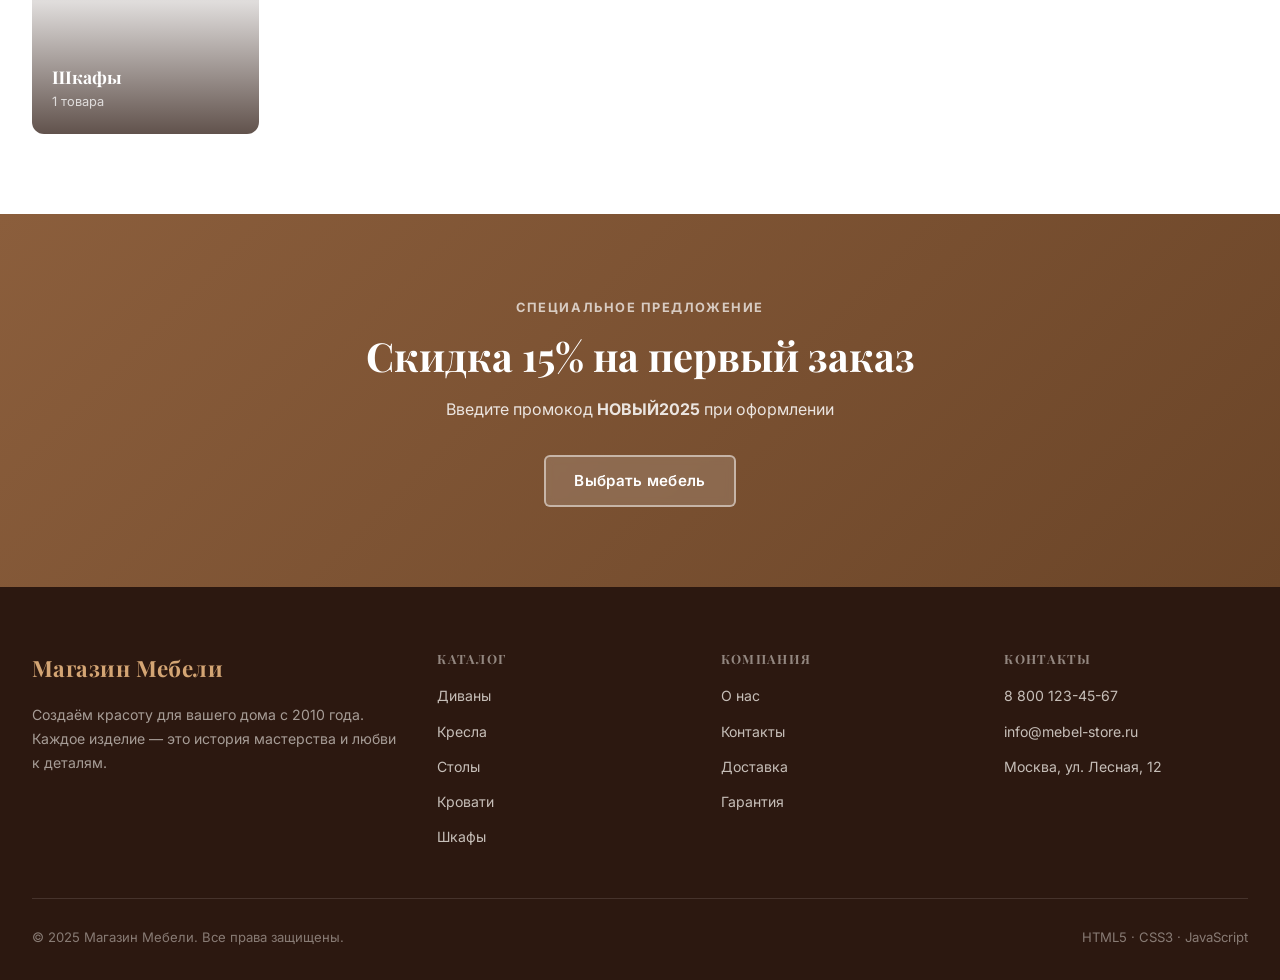
==== commit ddbf2b2f: "Update index.html" ====
--- a/index.html
+++ b/index.html
@@ -232,12 +232,12 @@
       'Диваны':'🛋','Кресла':'🪑','Столы':'🪵','Стулья':'🪑','Кровати':'🛏','Шкафы':'🗄'
     };
     const catPhotos = {
-      'Диваны': 'https://images.unsplash.com/photo-1555041469-a586c61ea9bc?auto=format&fit=crop&w=700&q=85',
-      'Кресла': 'https://images.unsplash.com/photo-1567538096630-e0c55bd6374c?auto=format&fit=crop&w=700&q=85',
-      'Столы': 'https://images.unsplash.com/photo-1616486338812-3dadae4b4ace?auto=format&fit=crop&w=700&q=85',
-      'Стулья': 'https://images.unsplash.com/photo-1519947486511-46149fa0a254?auto=format&fit=crop&w=700&q=85',
-      'Кровати': 'https://images.unsplash.com/photo-1505693416388-ac5ce068fe85?auto=format&fit=crop&w=700&q=85',
-      'Шкафы': 'https://images.unsplash.com/photo-1618220179428-22790b461013?auto=format&fit=crop&w=700&q=85'
+      'Диваны': 'https://cdn2.divan.ru/img/v1/_oVejLxiGe3QfvKehOKdAs6K8JC2oyU0QC0GIeVxEfc/pd:0:0:0:0/rs:fill:1268:840:1:1:ce:0:0/g:ce:0:0/bg:f5f3f1/q:85/czM6Ly9kaXZhbi9wcm9kdWN0LzQxNzUwMDcuanBn.jpg',
+      'Кресла': 'https://cdn.nonton.ru/iblock/bd2/bd2771f79ad069c62eaf236ea254245c/Nils_kreslo_Velutto_56_02.jpeg',
+      'Столы': 'https://ir.ozone.ru/s3/multimedia-9/6206710425.jpg',
+      'Стулья': 'https://avatars.mds.yandex.net/i?id=8c46c6b896b3becbc1dc0463e2c1775d_l-5698344-images-thumbs&n=13',
+      'Кровати': 'https://cs2.livemaster.ru/storage/80/79/270b6ca686aab79e7d02f59bf0wr--dlya-doma-i-interera-krovat-iz-massiva-dereva-duba-na-zakaz-p.jpg',
+      'Шкафы': 'https://avatars.mds.yandex.net/i?id=62af68e28743f900eeaf0ece571642b1_l-12536664-images-thumbs&n=13'
     };
 
     const counts = getCategoryCounts();
@@ -249,7 +249,7 @@
           <div class="category-overlay">
             <div>
               <h3>${cat}</h3>
-              <span>${counts[cat]} товаров</span>
+              <span>${counts[cat]} товара</span>
             </div>
           </div>
         </a>`;
